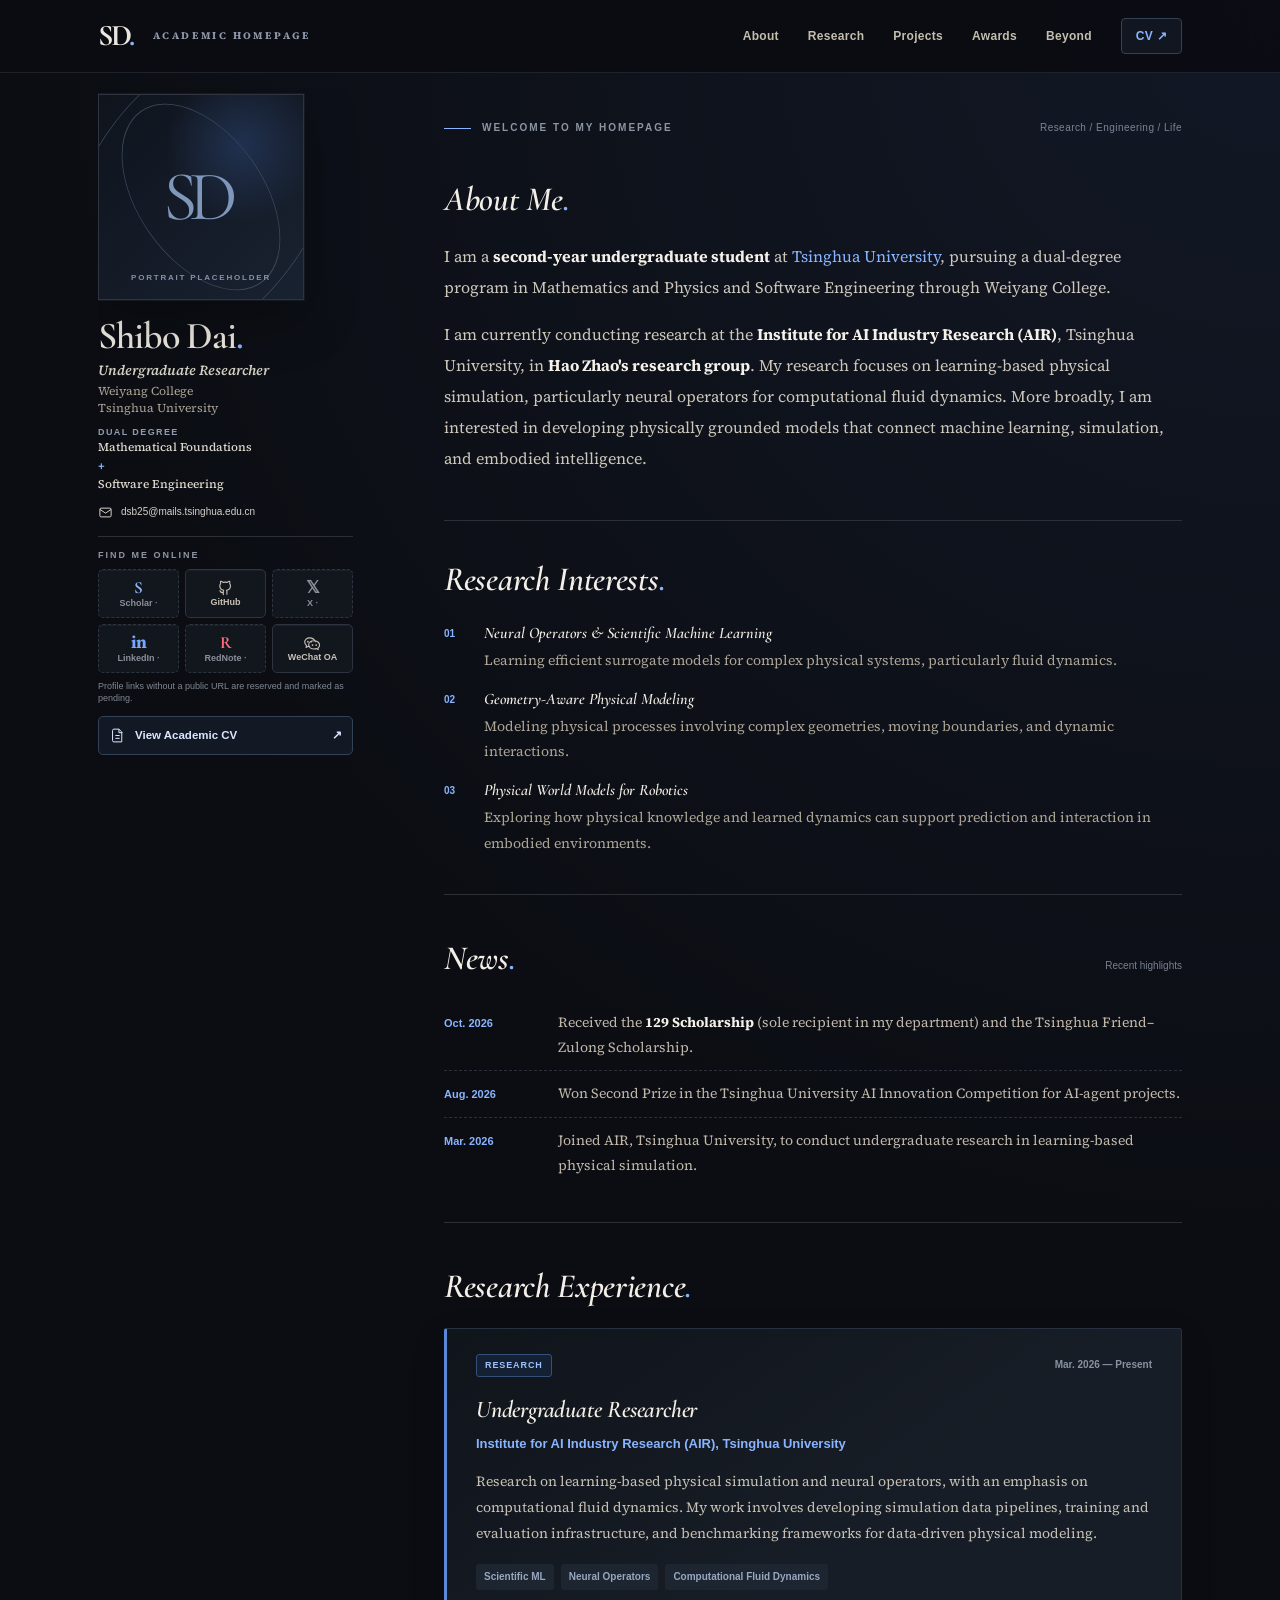
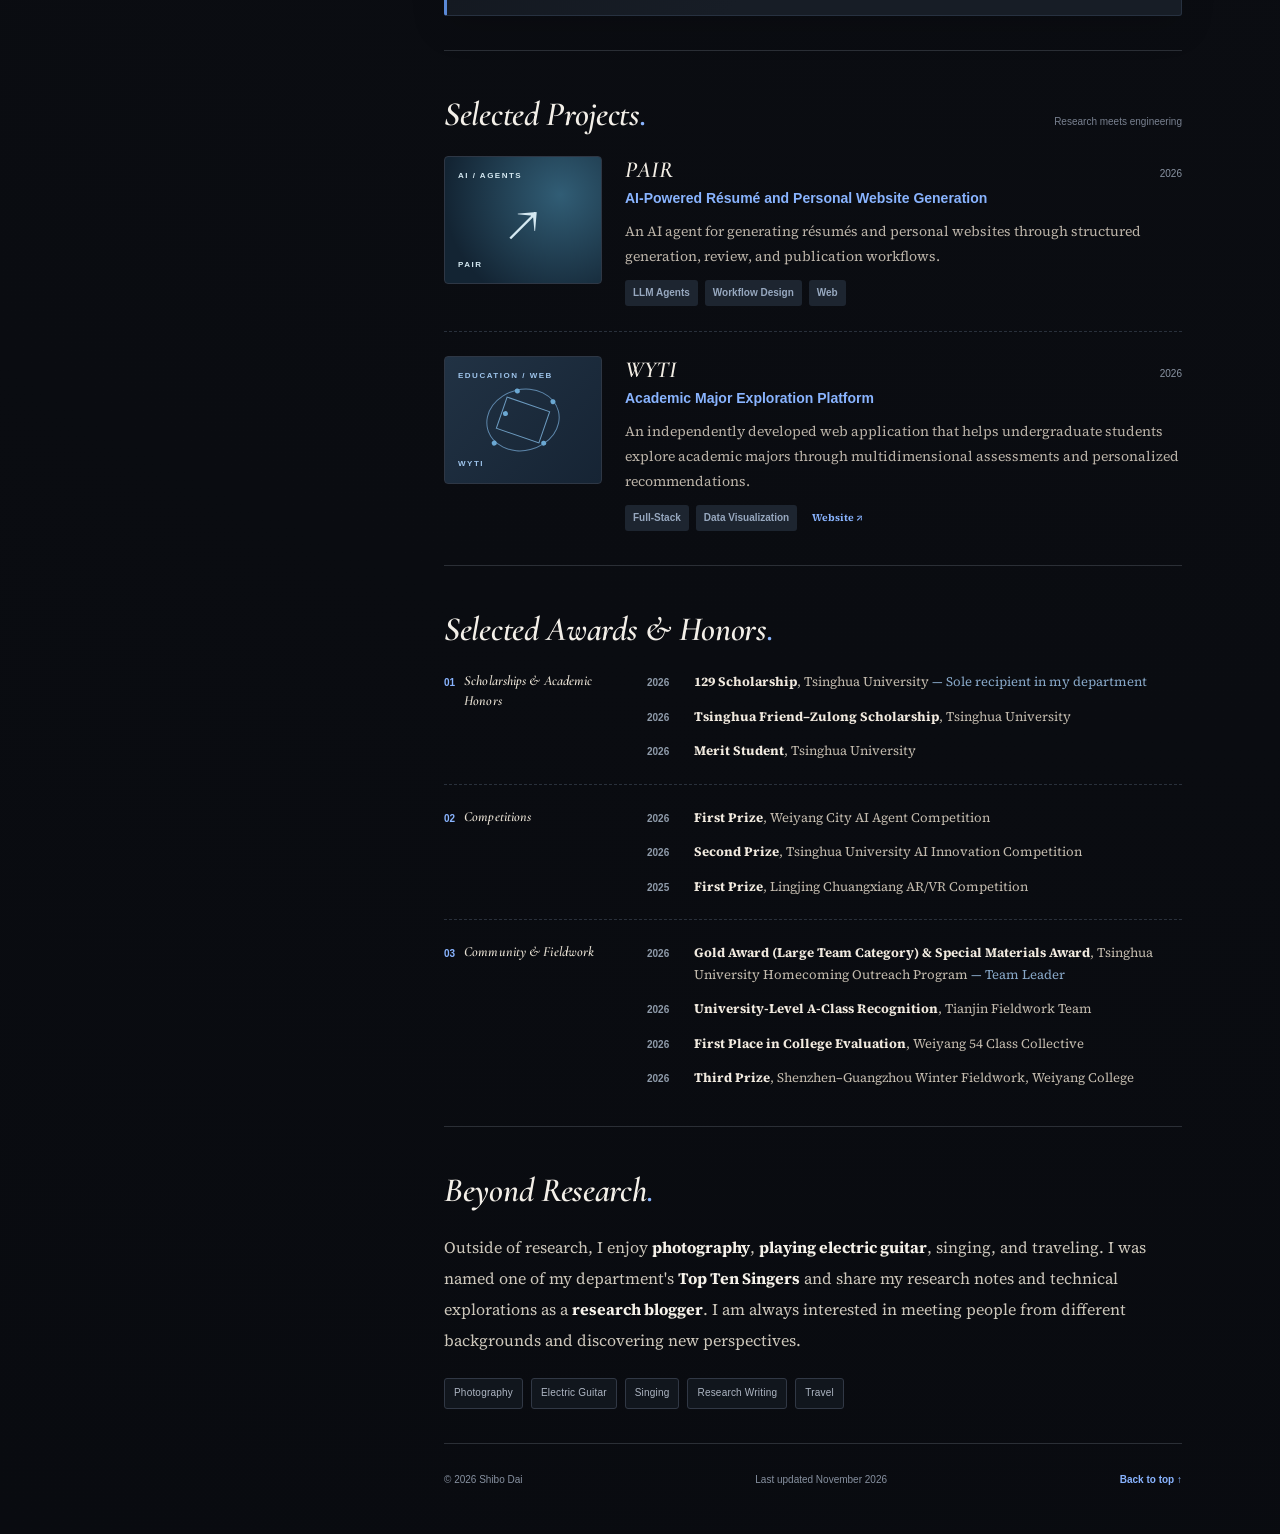
==== index.html @ 7894cebc "init" ====
<!doctype html>
<html lang="en">
<head>
  <meta charset="utf-8">
  <meta name="viewport" content="width=device-width, initial-scale=1">
  <meta name="theme-color" content="#0b0d12">
  <meta name="description" content="Academic homepage of Shibo Dai, undergraduate researcher at Tsinghua University. Research in scientific machine learning, neural operators, and physics-based modeling.">
  <meta property="og:type" content="profile">
  <meta property="og:title" content="Shibo Dai | Academic Homepage">
  <meta property="og:description" content="Undergraduate researcher at Tsinghua University · Physics AI · Neural Operators · Embodied Intelligence">
  <title>Shibo Dai | Academic Homepage</title>
  <link rel="icon" href="assets/favicon.svg" type="image/svg+xml">
  <link rel="stylesheet" href="assets/style.css">
  <script defer src="assets/site.js"></script>
</head>
<body>
  <header class="topbar">
    <div class="topbar-inner">
      <a href="#top" class="logo" aria-label="Shibo Dai, back to top"><span class="logo-monogram">SD<span class="logo-dot">.</span></span><span class="logo-label">ACADEMIC HOMEPAGE</span></a>
      <button class="menu-toggle" type="button" aria-label="Toggle navigation" aria-controls="site-nav" aria-expanded="false"><span></span><span></span><span></span></button>
      <nav class="site-nav" id="site-nav" aria-label="Main navigation">
        <a href="#about">About</a>
        <a href="#research">Research</a>
        <a href="#projects">Projects</a>
        <a href="#awards">Awards</a>
        <a href="#beyond">Beyond</a>
        <a href="cv.html" class="nav-cv">CV <span aria-hidden="true">↗</span></a>
      </nav>
    </div>
  </header>

  <div class="page-shell" id="top">
    <aside class="profile" aria-label="Profile and links">
      <div class="portrait-frame" aria-label="Reserved portrait frame">
        <img class="portrait-image" id="portrait-image" alt="Portrait of Shibo Dai" hidden>
        <div class="portrait-placeholder" id="portrait-placeholder" aria-hidden="true">
          <div class="portrait-orbit orbit-one"></div><div class="portrait-orbit orbit-two"></div>
          <span class="portrait-initials">SD</span>
          <span class="portrait-caption">PORTRAIT PLACEHOLDER</span>
        </div>
      </div>
      <div class="profile-copy">
        <h1>Shibo Dai<span class="name-period">.</span></h1>
        <p class="profile-role">Undergraduate Researcher</p>
        <p class="profile-affiliation">Weiyang College<br>Tsinghua University</p>
        <p class="profile-degree"><span class="degree-caption">DUAL DEGREE</span><span>Mathematical Foundations </span><span></span><span class="degree-plus">+</span> </span><span>Software Engineering</span></p>
        <a class="email-link" href="mailto:dsb25@mails.tsinghua.edu.cn"><svg viewBox="0 0 24 24" aria-hidden="true"><rect x="3" y="5" width="18" height="14" rx="2"></rect><path d="m3 7 9 6 9-6"></path></svg><span>dsb25@mails.tsinghua.edu.cn</span></a>
      </div>

      <div class="profile-divider"></div>
      <p class="sidebar-heading">FIND ME ONLINE</p>
      <div class="social-grid">
        <a class="social-link" data-social="googleScholar" href="#" aria-label="Google Scholar profile" title="Google Scholar"><span class="social-glyph scholar-mark">S</span><span>Scholar</span></a>
        <a class="social-link" data-social="github" href="https://github.com/DaiShiBo369" target="_blank" rel="noopener noreferrer" aria-label="GitHub profile" title="GitHub"><svg viewBox="0 0 24 24" class="social-svg" aria-hidden="true"><path d="M9 19c-4 1.3-4-2-5-2.4m10 5v-3.8c0-1 .1-1.5-.5-2 2.8-.3 5.5-1.4 5.5-6.2 0-1.3-.4-2.3-1.1-3.1.1-.6.5-2.2-.1-3.2 0 0-1.1-.4-3.3 1.5a11.7 11.7 0 0 0-6 0C6.3 2.9 5.2 3.3 5.2 3.3c-.6 1-.2 2.6-.1 3.2A4.4 4.4 0 0 0 4 9.6c0 4.8 2.7 5.9 5.5 6.2-.5.4-.7 1-.6 2V22"/></svg><span>GitHub</span></a>
        <a class="social-link" data-social="x" href="#" aria-label="X profile" title="X"><span class="social-glyph x-mark">𝕏</span><span>X</span></a>
        <a class="social-link" data-social="linkedin" href="#" aria-label="LinkedIn profile" title="LinkedIn"><span class="social-glyph linkedin-mark">in</span><span>LinkedIn</span></a>
        <a class="social-link" data-social="rednote" href="#" aria-label="RedNote (Xiaohongshu) profile" title="RedNote"><span class="social-glyph rednote-mark">R</span><span>RedNote</span></a>
        <button class="social-link" id="wechat-trigger" type="button" title="WeChat Official Account"><svg viewBox="0 0 24 24" class="social-svg" aria-hidden="true"><path d="M16 11c-1.3-3.7-4.4-5.5-8.2-5.5C3.9 5.5 1 8.1 1 11.4c0 1.9 1 3.5 2.5 4.6L3 19l3.1-1.6c.6.1 1.2.2 1.9.2M14.2 9.5c4.2 0 7.8 2.8 7.8 6.1 0 1.7-.9 3.2-2.4 4.3l.4 2.1-2.8-1.4a10 10 0 0 1-3 .5c-4.3 0-7.6-2.7-7.6-6s3.4-5.6 7.6-5.6Z"/><path d="M5.5 10.9h.01M10.1 10.9h.01M12 15.7h.01M17.2 15.7h.01" stroke-linecap="round" stroke-width="2.5"/></svg><span>WeChat OA</span></button>
      </div>
      <p class="social-footnote">Profile links without a public URL are reserved and marked as pending.</p>
      <a href="cv.html" class="sidebar-cv"><svg viewBox="0 0 24 24" aria-hidden="true"><path d="M7 3h7l4 4v14H7a2 2 0 0 1-2-2V5a2 2 0 0 1 2-2Z"/><path d="M14 3v5h5M9 12h6M9 16h6"/></svg>View Academic CV <span aria-hidden="true">↗</span></a>
    </aside>

    <main class="main-content">
      <div class="page-intro"><span class="eyebrow"><span class="eyebrow-line"></span> Welcome to my homepage</span><p class="page-intro-side">Research / Engineering / Life</p></div>
      <section class="content-section first-section" id="about">
        <h2 class="section-title">About Me<span class="title-dot">.</span></h2>
        <p>I am a <strong>second-year undergraduate student</strong> at <a href="https://www.tsinghua.edu.cn/en/" target="_blank" rel="noopener noreferrer">Tsinghua University</a>, pursuing a dual-degree program in Mathematics and Physics and Software Engineering through Weiyang College.</p>
        <p>I am currently conducting research at the <strong>Institute for AI Industry Research (AIR)</strong>, Tsinghua University, in <strong>Hao Zhao's research group</strong>. My research focuses on learning-based physical simulation, particularly neural operators for computational fluid dynamics. More broadly, I am interested in developing physically grounded models that connect machine learning, simulation, and embodied intelligence.</p>
      </section>

      <section class="content-section" id="interests">
        <h2 class="section-title">Research Interests<span class="title-dot">.</span></h2>
        <div class="interest-list">
          <div class="interest-item"><span class="interest-index">01</span><div><h3>Neural Operators &amp; Scientific Machine Learning</h3><p>Learning efficient surrogate models for complex physical systems, particularly fluid dynamics.</p></div></div>
          <div class="interest-item"><span class="interest-index">02</span><div><h3>Geometry-Aware Physical Modeling</h3><p>Modeling physical processes involving complex geometries, moving boundaries, and dynamic interactions.</p></div></div>
          <div class="interest-item"><span class="interest-index">03</span><div><h3>Physical World Models for Robotics</h3><p>Exploring how physical knowledge and learned dynamics can support prediction and interaction in embodied environments.</p></div></div>
        </div>
      </section>

      <section class="content-section" id="news">
        <div class="section-title-row"><h2 class="section-title">News<span class="title-dot">.</span></h2><span class="tiny-hint">Recent highlights</span></div>
        <div class="news-list">
          <div class="news-row"><time datetime="2026-10">Oct. 2026</time><p>Received the <strong>129 Scholarship</strong> (sole recipient in my department) and the Tsinghua Friend–Zulong Scholarship.</p></div>
          <div class="news-row"><time datetime="2026-08">Aug. 2026</time><p>Won Second Prize in the Tsinghua University AI Innovation Competition for AI-agent projects.</p></div>
          <div class="news-row"><time datetime="2026-03">Mar. 2026</time><p>Joined AIR, Tsinghua University, to conduct undergraduate research in learning-based physical simulation.</p></div>
        </div>
      </section>

      <section class="content-section" id="research">
        <h2 class="section-title">Research Experience<span class="title-dot">.</span></h2>
        <article class="experience-card">
          <div class="experience-meta"><span class="role-chip">RESEARCH</span><span>Mar. 2026 — Present</span></div>
          <h3>Undergraduate Researcher</h3>
          <p class="experience-org">Institute for AI Industry Research (AIR), Tsinghua University</p>
          <p>Research on learning-based physical simulation and neural operators, with an emphasis on computational fluid dynamics. My work involves developing simulation data pipelines, training and evaluation infrastructure, and benchmarking frameworks for data-driven physical modeling.</p>
          <div class="tags"><span>Scientific ML</span><span>Neural Operators</span><span>Computational Fluid Dynamics</span></div>
        </article>
      </section>

      <section class="content-section" id="projects">
        <div class="section-title-row"><h2 class="section-title">Selected Projects<span class="title-dot">.</span></h2><span class="tiny-hint">Research meets engineering</span></div>
        <div class="project-list">
          <article class="project-row"><div class="project-art project-art-pair" aria-hidden="true"><span class="project-art-top">AI / AGENTS</span><span class="project-art-symbol">↗</span><span class="project-art-bottom">PAIR</span></div><div class="project-details"><div class="project-heading"><h3>PAIR</h3><span class="project-year">2026</span></div><p class="project-subtitle">AI-Powered Résumé and Personal Website Generation</p><p>An AI agent for generating résumés and personal websites through structured generation, review, and publication workflows.</p><div class="project-tags"><span>LLM Agents</span><span>Workflow Design</span><span>Web</span></div></div></article>
          <article class="project-row"><div class="project-art project-art-wyti" aria-hidden="true"><span class="project-art-top">EDUCATION / WEB</span><div class="wyti-schematic"><i></i><i></i><i></i><i></i><i></i></div><span class="project-art-bottom">WYTI</span></div><div class="project-details"><div class="project-heading"><h3>WYTI</h3><span class="project-year">2026</span></div><p class="project-subtitle">Academic Major Exploration Platform</p><p>An independently developed web application that helps undergraduate students explore academic majors through multidimensional assessments and personalized recommendations.</p><div class="project-tags"><span>Full-Stack</span><span>Data Visualization</span><a href="https://wyti.top/" target="_blank" rel="noopener noreferrer">Website ↗</a></div></div></article>
        </div>
      </section>

      <section class="content-section" id="awards">
        <h2 class="section-title">Selected Awards &amp; Honors<span class="title-dot">.</span></h2>
        <div class="award-group"><div class="award-category"><span class="award-category-index">01</span><h3>Scholarships &amp; Academic Honors</h3></div><div class="award-rows">
          <div class="award-item"><span class="award-year">2026</span><p><strong>129 Scholarship</strong>, Tsinghua University <span class="award-note">— Sole recipient in my department</span></p></div>
          <div class="award-item"><span class="award-year">2026</span><p><strong>Tsinghua Friend–Zulong Scholarship</strong>, Tsinghua University</p></div>
          <div class="award-item"><span class="award-year">2026</span><p><strong>Merit Student</strong>, Tsinghua University</p></div>
        </div></div>
        <div class="award-group"><div class="award-category"><span class="award-category-index">02</span><h3>Competitions</h3></div><div class="award-rows">
          <div class="award-item"><span class="award-year">2026</span><p><strong>First Prize</strong>, Weiyang City AI Agent Competition</p></div>
          <div class="award-item"><span class="award-year">2026</span><p><strong>Second Prize</strong>, Tsinghua University AI Innovation Competition</p></div>
          <div class="award-item"><span class="award-year">2025</span><p><strong>First Prize</strong>, Lingjing Chuangxiang AR/VR Competition</p></div>
        </div></div>
        <div class="award-group"><div class="award-category"><span class="award-category-index">03</span><h3>Community &amp; Fieldwork</h3></div><div class="award-rows">
          <div class="award-item"><span class="award-year">2026</span><p><strong>Gold Award (Large Team Category) &amp; Special Materials Award</strong>, Tsinghua University Homecoming Outreach Program <span class="award-note">— Team Leader</span></p></div>
          <div class="award-item"><span class="award-year">2026</span><p><strong>University-Level A-Class Recognition</strong>, Tianjin Fieldwork Team</p></div>
          <div class="award-item"><span class="award-year">2026</span><p><strong>First Place in College Evaluation</strong>, Weiyang 54 Class Collective</p></div>
          <div class="award-item"><span class="award-year">2026</span><p><strong>Third Prize</strong>, Shenzhen–Guangzhou Winter Fieldwork, Weiyang College</p></div>
        </div></div>
      </section>

      <section class="content-section beyond-section" id="beyond">
        <h2 class="section-title">Beyond Research<span class="title-dot">.</span></h2>
        <p>Outside of research, I enjoy <strong>photography</strong>, <strong>playing electric guitar</strong>, singing, and traveling. I was named one of my department's <strong>Top Ten Singers</strong> and share my research notes and technical explorations as a <strong>research blogger</strong>. I am always interested in meeting people from different backgrounds and discovering new perspectives.</p>
        <div class="beyond-keywords"><span>Photography</span><span>Electric Guitar</span><span>Singing</span><span>Research Writing</span><span>Travel</span></div>
      </section>
      <footer class="footer"><span>© 2026 Shibo Dai</span><span>Last updated November 2026</span><a href="#top">Back to top ↑</a></footer>
    </main>
  </div>

  <dialog id="wechat-dialog" class="wechat-dialog" aria-labelledby="wechat-title"><div class="dialog-header"><h2 id="wechat-title">WeChat Official Account</h2><button type="button" id="wechat-close" class="dialog-close" aria-label="Close dialog">×</button></div><p>Scan the QR code to find my public account.</p><div class="qr-placeholder" id="qr-placeholder"><svg viewBox="0 0 120 120" aria-hidden="true"><path d="M12 46V12h34M74 12h34v34M108 74v34H74M46 108H12V74"/><rect x="23" y="23" width="22" height="22" rx="1"/><rect x="75" y="23" width="22" height="22" rx="1"/><rect x="23" y="75" width="22" height="22" rx="1"/><path d="M62 65h12v12H62zM75 88h11M88 75h11M61 92h11"/></svg><span>QR code to be added</span></div><img id="wechat-qr" class="wechat-qr" alt="QR code for Shibo Dai's WeChat Official Account" hidden><p class="dialog-help">A public QR code has not been provided yet.</p></dialog>
  <div class="toast" id="pending-toast" role="status" aria-live="polite"></div>
</body>
</html>
---- assets/style.css ----
@import url("https://fonts.googleapis.com/css2?family=Cormorant+Garamond:wght@400;500;600;700&family=Source+Serif+4:opsz,wght@8..60,400;8..60,500;8..60,600;8..60,700&display=swap");
:root{--ink:#ebe7df;--ink-light:#d7d1c6;--muted:#a79f93;--line:#2b2f36;--accent:#89b4ff;--accent-hover:#b2cbff;--sidebar:#111318;--paper:#0b0d12;--soft:#141821;--card:#12161d;--card-2:#171c24;--serif:"Cormorant Garamond","Palatino Linotype",Georgia,serif;--bodyserif:"Source Serif 4",Georgia,"Times New Roman",serif;--sans:Inter,-apple-system,BlinkMacSystemFont,"Segoe UI",Roboto,Helvetica,Arial,sans-serif}
*{box-sizing:border-box}html{scroll-behavior:smooth;scroll-padding-top:90px;background:var(--paper)}body{margin:0;color:var(--ink);font-family:var(--bodyserif);font-size:15px;line-height:1.85;background:radial-gradient(circle at top right,#121826 0%,#0b0d12 38%,#090b10 100%);-webkit-font-smoothing:antialiased}a{color:var(--accent);text-decoration:none}a:hover{color:var(--accent-hover)}a:focus-visible,button:focus-visible{outline:2px solid var(--accent);outline-offset:4px}button{font:inherit}::selection{background:#23314b;color:#fff}
.topbar{height:73px;position:sticky;top:0;z-index:20;background:#0b0d12ea;backdrop-filter:blur(16px);border-bottom:1px solid #1d222b}.topbar-inner{max-width:1160px;margin:0 auto;padding:0 38px;height:100%;display:flex;align-items:center;justify-content:space-between;gap:30px}.logo{display:flex;align-items:center;gap:20px;color:var(--ink)}.logo-monogram{font-family:var(--serif);font-size:30px;font-weight:700;line-height:1;letter-spacing:-2px}.logo-dot,.name-period,.title-dot{color:var(--accent)}.logo-label{font-size:10px;letter-spacing:2.4px;font-weight:700;color:#8e98aa}.site-nav{display:flex;align-items:center;gap:29px}.site-nav a{font-size:12px;font-weight:600;color:#c4beaf;font-family:var(--sans);letter-spacing:.3px}.site-nav a:hover{color:var(--accent)}.site-nav .nav-cv{font-size:12px;color:var(--accent);border:1px solid #334155;padding:6px 14px;border-radius:4px;background:#111621}.site-nav .nav-cv:hover{border-color:var(--accent);background:#151d2b}.menu-toggle{display:none}
.page-shell{max-width:1160px;padding:0 38px;margin:0 auto;display:grid;grid-template-columns:263px minmax(0,1fr);column-gap:83px;align-items:start}.profile{position:sticky;top:102px;padding:49px 0 55px}.portrait-frame{width:100%;aspect-ratio:1/.99;background:#121722;border:1px solid #2f3540;outline:1px solid #151920;box-shadow:0 18px 50px #0000004a;overflow:hidden;position:relative}.portrait-image{width:100%;height:100%;object-fit:cover;display:block}.portrait-image[hidden]{display:none}.portrait-placeholder{position:absolute;inset:0;display:flex;align-items:center;justify-content:center;background:radial-gradient(circle at 70% 25%,#20314f,transparent 36%),linear-gradient(135deg,#0f141d,#192231);overflow:hidden}.portrait-initials{font-family:var(--serif);font-size:84px;letter-spacing:-8px;color:#8097bc;position:relative;z-index:2;transform:translateX(-5px)}.portrait-orbit{position:absolute;border:1px solid #3e4a5d;border-radius:50%;width:210px;height:210px;transform:rotate(-35deg) scaleX(.6)}.orbit-two{width:350px;height:350px;transform:rotate(35deg) scaleX(.65)}.portrait-caption{position:absolute;bottom:13px;left:0;right:0;text-align:center;font-size:8px;letter-spacing:1.8px;color:#8092ab;font-weight:700;font-family:var(--sans)}.profile-copy h1{font-family:var(--serif);font-size:40px;font-weight:600;line-height:1.02;letter-spacing:-1.1px;margin:29px 0 10px}.profile-role{color:#d5d0c4;font-size:15px;font-weight:600;margin:0 0 12px;font-style:italic}.profile-affiliation{margin:0;color:#aaa293;font-size:13px;line-height:1.75}.email-link{margin-top:21px;font-size:11px;display:flex;align-items:center;gap:8px;white-space:nowrap;font-weight:500;color:#d6d2ca;font-family:var(--sans)}.email-link svg{flex:0 0 15px;width:15px;fill:none;stroke:currentColor;stroke-width:1.6}.profile-divider{height:1px;background:var(--line);margin:28px 0 19px}.sidebar-heading{font-size:10px;letter-spacing:2px;color:#8d95a4;font-weight:800;margin:0 0 14px;font-family:var(--sans)}.social-grid{display:grid;grid-template-columns:repeat(3,minmax(0,1fr));gap:8px}.social-link{border:1px solid #2d3440;background:#12161d;min-height:62px;border-radius:5px;display:flex;flex-direction:column;align-items:center;justify-content:center;gap:4px;color:#c8c1b5;cursor:pointer;transition:background .2s,border-color .2s,transform .2s;padding:5px 1px;text-align:center;box-shadow:inset 0 1px 0 #1c2129}.social-link:hover{background:#171d27;border-color:#4c6ea9;color:var(--accent);transform:translateY(-2px)}.social-link span:last-child{font-size:10px;font-weight:650;font-family:var(--sans)}.social-link.pending{border-style:dashed;color:#8b8f99}.social-link.pending span:last-child:after{content:' ·';color:#747b87}.social-glyph{display:block;height:22px;line-height:22px;font-size:19px;font-weight:700}.scholar-mark{font-family:var(--serif);color:#8eb7ff}.x-mark{font-family:Arial,sans-serif;font-size:18px}.linkedin-mark{font-size:14px;letter-spacing:-.5px;color:#78a8ff}.rednote-mark{font-family:var(--serif);font-size:18px;color:#ff6b7a}.social-svg{width:20px;height:20px;fill:none;stroke:currentColor;stroke-linecap:round;stroke-linejoin:round;stroke-width:1.6}.social-footnote{font-size:10px;color:#7f8895;line-height:1.65;margin:12px 0 0;font-family:var(--sans)}.sidebar-cv{display:flex;align-items:center;gap:9px;border:1px solid #324357;background:#121925;border-radius:5px;padding:12px 13px;margin-top:20px;font-size:12px;font-weight:650;color:#dce7ff;font-family:var(--sans)}.sidebar-cv:hover{background:#172030;border-color:#4a6d98}.sidebar-cv svg{width:17px;height:17px;fill:none;stroke:currentColor;stroke-width:1.4}.sidebar-cv span{margin-left:auto}
.main-content{padding-top:46px;min-width:0}.page-intro{display:flex;justify-content:space-between;align-items:center;gap:16px;margin:0 0 42px}.eyebrow{font-size:10px;font-weight:750;letter-spacing:2px;color:#8d95a3;text-transform:uppercase;display:flex;align-items:center;gap:11px;font-family:var(--sans)}.eyebrow-line{display:block;height:1px;width:27px;background:var(--accent)}.page-intro-side{color:#7b8595;font-size:10px;letter-spacing:.45px;margin:0;font-family:var(--sans)}.content-section{padding-bottom:34px;margin-bottom:44px;border-bottom:1px solid var(--line);scroll-margin-top:99px}.first-section{padding-bottom:30px;margin-bottom:39px}.section-title{font-family:var(--serif);letter-spacing:-.3px;font-weight:600;font-size:34px;line-height:1.15;margin:0 0 22px;color:#f3efe8;font-style:italic}.content-section>p{font-size:16px;line-height:1.94;color:#cdc7bb;margin:0 0 16px}.content-section strong{color:#f5f1e9;font-weight:690}.section-title-row{display:flex;align-items:baseline;justify-content:space-between;gap:14px}.tiny-hint{font-size:10px;color:#798190;white-space:nowrap;font-family:var(--sans)}.interest-list{display:grid;gap:14px;margin-bottom:4px}.interest-item{display:grid;grid-template-columns:28px 1fr;gap:12px;align-items:start}.interest-index{font-size:10px;font-weight:750;color:var(--accent);padding-top:4px;font-family:var(--sans)}.interest-item h3{margin:0 0 3px;font-size:16px;font-weight:600;line-height:1.5;font-family:var(--serif);font-style:italic;color:#f0ece3}.interest-item p{font-size:14px;color:#ada596;line-height:1.8;margin:0}.news-list{display:grid;gap:0}.news-row{display:grid;grid-template-columns:104px 1fr;gap:10px;align-items:baseline;border-bottom:1px dashed #29303b;padding:10px 0}.news-row:last-child{border:0}.news-row time{font-size:11px;color:var(--accent);font-weight:680;white-space:nowrap;font-family:var(--sans)}.news-row p{font-size:14px;line-height:1.8;color:#c1b8ab;margin:0}
.experience-card{padding:25px 29px;background:linear-gradient(145deg,#10141b,#171d26 60%);border:1px solid #273140;border-left:3px solid #5a89d7;border-radius:3px;box-shadow:0 12px 35px #00000024}.experience-meta{display:flex;gap:12px;align-items:center;justify-content:space-between;color:#8892a0;font-size:10px;font-weight:650;font-family:var(--sans)}.role-chip{display:inline-flex;border:1px solid #355076;background:#142033;padding:2px 8px;color:#9ec2ff;border-radius:3px;font-size:9px;letter-spacing:.9px;font-weight:750}.experience-card h3{font-size:24px;margin:11px 0 0;letter-spacing:-.2px;font-family:var(--serif);font-style:italic;font-weight:600;color:#f3efe7}.experience-org{font-size:13px!important;color:var(--accent)!important;margin:0 0 13px!important;font-weight:580;font-family:var(--sans)}.experience-card>p:not(.experience-org){font-size:14px;line-height:1.85;color:#c7c0b4;margin:0}.tags,.project-tags{display:flex;gap:7px;flex-wrap:wrap;margin-top:17px}.tags span,.project-tags span{background:#1d2530;color:#97a8bf;font-size:10px;padding:4px 8px;border-radius:3px;font-weight:580;font-family:var(--sans)}
.project-list{display:grid;gap:24px}.project-row{display:grid;grid-template-columns:158px 1fr;gap:23px;padding:0 0 25px;border-bottom:1px dashed #29303b}.project-row:last-child{border-bottom:0;padding-bottom:0}.project-art{height:128px;border:1px solid #2e3745;border-radius:4px;position:relative;overflow:hidden;display:flex;align-items:center;justify-content:center}.project-art-pair{background:radial-gradient(circle at 74% 30%,#315d75,#132433 80%);color:#d4e8f1}.project-art-wyti{background:linear-gradient(135deg,#213244,#162434);color:#9ec4eb}.project-art-top,.project-art-bottom{position:absolute;left:13px;font-size:8px;letter-spacing:1.5px;font-weight:760;font-family:var(--sans)}.project-art-top{top:12px}.project-art-bottom{bottom:11px}.project-art-symbol{font-size:63px;font-family:var(--serif);font-weight:400;line-height:1}.wyti-schematic{position:relative;height:62px;width:74px;border:1px solid #5d86aa;border-radius:50%;transform:rotate(-14deg)}.wyti-schematic:after{content:'';position:absolute;inset:13px;border:1px solid #6c9bc0;transform:rotate(33deg)}.wyti-schematic i{height:5px;width:5px;border-radius:50%;background:#6ba8d3;position:absolute;z-index:2}.wyti-schematic i:nth-child(1){top:-2px;left:35px}.wyti-schematic i:nth-child(2){top:17px;right:0}.wyti-schematic i:nth-child(3){bottom:0;right:19px}.wyti-schematic i:nth-child(4){bottom:12px;left:0}.wyti-schematic i:nth-child(5){top:17px;left:18px}.project-heading{display:flex;align-items:baseline;justify-content:space-between}.project-heading h3{font-size:23px;margin:0;line-height:1.25;font-family:var(--serif);font-weight:600;font-style:italic;color:#f1ece3}.project-year{font-size:10px;color:#8a94a3;font-family:var(--sans)}.project-subtitle{color:var(--accent)!important;font-weight:620;margin:1px 0 8px!important;font-family:var(--sans)}.project-details p{font-size:14px;color:#bbb3a8;line-height:1.8;margin:0}.project-tags{margin-top:10px}.project-tags a{font-size:10px;font-weight:670;padding:4px 8px}
.award-group{display:grid;grid-template-columns:178px minmax(0,1fr);gap:25px;padding:0 0 22px;margin-bottom:22px;border-bottom:1px dashed #29303b}.award-group:last-child{padding-bottom:0;border:0;margin-bottom:3px}.award-category{display:flex;align-items:flex-start;gap:9px}.award-category-index{font-size:10px;color:var(--accent);font-weight:750;padding-top:3px;font-family:var(--sans)}.award-category h3{font-size:14px;line-height:1.4;letter-spacing:.1px;color:#e6dfd2;margin:0;font-weight:600;font-family:var(--serif);font-style:italic}.award-rows{display:grid;gap:13px}.award-item{display:grid;grid-template-columns:36px 1fr;gap:11px;align-items:baseline}.award-year{font-size:10px;color:#8f9baa;font-weight:650;font-family:var(--sans)}.award-item p{font-size:13px;color:#c2baad;margin:0;line-height:1.65}.award-item strong{font-weight:690;color:#f1eadf}.award-note{color:#88a8c8}.beyond-section p{line-height:1.95}.beyond-keywords{display:flex;flex-wrap:wrap;gap:8px;margin-top:22px}.beyond-keywords span{font-size:10px;letter-spacing:.2px;color:#aeb6c3;border:1px solid #313845;padding:5px 9px;border-radius:3px;background:#11161d;font-family:var(--sans)}.footer{display:flex;gap:14px;justify-content:space-between;align-items:center;flex-wrap:wrap;margin-top:-17px;padding:0 0 45px;font-size:10px;color:#8791a0;font-family:var(--sans)}.footer a{font-weight:600}
.wechat-dialog{width:min(415px,calc(100vw - 30px));border:1px solid #293241;border-radius:8px;box-shadow:0 22px 80px #00000065;padding:25px;color:var(--ink);background:#0f141b}.wechat-dialog::backdrop{background:#081018aa}.dialog-header{display:flex;align-items:center;justify-content:space-between;gap:15px}.dialog-header h2{font-family:var(--serif);font-size:28px;margin:0;font-style:italic;font-weight:600}.dialog-close{border:0;background:#1a212b;color:#edf0f5;border-radius:50%;width:28px;height:28px;font-size:21px;line-height:1;cursor:pointer}.wechat-dialog p{font-size:13px;color:#bcb4a9}.qr-placeholder{height:250px;width:250px;max-width:100%;background:#11161d;border:1px dashed #415064;display:flex;flex-direction:column;align-items:center;justify-content:center;gap:9px;margin:15px auto;color:#8fa3b4;font-size:11px}.qr-placeholder svg{width:115px;height:115px;stroke:#7e90a8;fill:none;stroke-width:4}.wechat-qr{display:block;width:250px;height:250px;object-fit:contain;margin:15px auto}.wechat-qr[hidden]{display:none}.toast{position:fixed;bottom:24px;left:50%;transform:translate(-50%,20px);max-width:calc(100vw - 35px);background:#1c2430;color:#fff;border-radius:5px;padding:11px 18px;box-shadow:0 12px 35px #0000004d;font-size:12px;opacity:0;pointer-events:none;transition:opacity .2s,transform .2s;z-index:90;text-align:center;font-family:var(--sans)}.toast.show{opacity:1;transform:translate(-50%,0)}
@media(max-width:1000px){.page-shell{column-gap:49px;grid-template-columns:245px minmax(0,1fr)}.topbar-inner,.page-shell{padding-inline:30px}.site-nav{gap:17px}.award-group{grid-template-columns:146px minmax(0,1fr);gap:13px}}
@media(max-width:780px){.topbar{height:65px}.topbar-inner{padding-inline:21px}.menu-toggle{display:flex;border:1px solid #2e3642;border-radius:4px;background:#12161d;width:38px;height:36px;align-items:center;justify-content:center;flex-direction:column;gap:5px;cursor:pointer}.menu-toggle span{display:block;width:17px;height:1.5px;background:#c7c0b4}.site-nav{position:absolute;top:64px;left:0;right:0;display:none;flex-wrap:wrap;gap:3px 16px;align-items:center;background:#0f141b;border-bottom:1px solid var(--line);padding:16px 22px;box-shadow:0 9px 25px #00000026}.site-nav.open{display:flex}.site-nav a{padding:7px}.site-nav .nav-cv{margin:4px}.page-shell{display:block;padding:0 21px;max-width:650px}.profile{position:static;padding:30px 0 28px;display:grid;grid-template-columns:146px minmax(0,1fr);column-gap:21px;row-gap:0;align-items:start;border-bottom:1px solid var(--line)}.portrait-frame{grid-column:1;grid-row:1/4}.portrait-initials{font-size:48px;letter-spacing:-5px}.portrait-caption{font-size:6px;letter-spacing:.6px}.profile-copy{grid-column:2;grid-row:1}.profile-copy h1{font-size:32px;margin:4px 0 5px}.profile-role{font-size:13px;margin-bottom:7px}.profile-affiliation{font-size:12px}.email-link{font-size:10px;margin-top:12px;white-space:normal;overflow-wrap:anywhere}.profile-divider,.sidebar-heading,.social-footnote{display:none}.social-grid{grid-column:1/3;grid-row:4;display:grid;grid-template-columns:repeat(6,minmax(0,1fr));gap:7px;margin-top:22px}.social-link{min-height:51px}.social-link span:last-child{font-size:9px}.sidebar-cv{grid-column:1/3;grid-row:5;margin-top:11px;justify-content:center;padding:10px}.sidebar-cv span{margin-left:0}.main-content{padding-top:32px}.page-intro{margin-bottom:30px}.content-section{margin-bottom:35px;padding-bottom:32px}.award-group{grid-template-columns:1fr;gap:10px}.award-category h3{font-size:16px}}
@media(max-width:480px){.logo-label{display:none}.profile{grid-template-columns:118px minmax(0,1fr);column-gap:15px}.profile-copy h1{font-size:30px}.profile-affiliation{font-size:11px}.email-link{font-size:10px}.social-grid{grid-template-columns:repeat(3,minmax(0,1fr))}.social-link{min-height:55px}.portrait-caption{bottom:10px;font-size:5px}.page-intro-side{display:none}.section-title{font-size:30px}.project-row{grid-template-columns:98px minmax(0,1fr);gap:14px}.project-art{height:105px}.project-art-top{font-size:7px;left:8px;top:7px;letter-spacing:.7px}.project-art-bottom{left:8px}.project-art-symbol{font-size:50px}.project-details p{font-size:12.5px}.news-row{grid-template-columns:78px 1fr}.news-row time{font-size:10px}.experience-card{padding:18px}.award-item{grid-template-columns:34px minmax(0,1fr);gap:10px}.footer{padding-bottom:30px}}
@media(prefers-reduced-motion:reduce){html{scroll-behavior:auto}*{transition-duration:0s!important;animation-duration:0s!important}}
@media print{.topbar,.social-footnote,.toast,.wechat-dialog,.footer a,.sidebar-cv{display:none!important}html,body{font-size:12px;background:white;color:#111}.page-shell{grid-template-columns:180px 1fr;gap:35px}.profile{position:static;top:auto}.main-content{padding-top:30px}.content-section{break-inside:avoid;margin-bottom:20px;padding-bottom:15px;border-bottom:1px solid #ddd}.section-title{font-size:22px;color:#111}.page-intro{margin-bottom:25px}.portrait-frame{max-width:175px;background:#f2f2f2;border:1px solid #ddd}.content-section>p,.project-details p,.experience-card>p:not(.experience-org),.award-item p,.news-row p,.interest-item p,.beyond-section p{color:#222!important}.social-link{border:1px solid #ddd;background:#fff;color:#222}.experience-card{background:#fff;border:1px solid #ddd}.award-group,.project-row,.news-row{border-bottom:1px dashed #ddd}.page-intro,.site-nav,.logo-label,.menu-toggle{display:none!important}}
.portrait-placeholder[hidden],.qr-placeholder[hidden]{display:none}

/* v3: true viewport-fixed academic sidebar on desktop; compact profile typography. */
.profile-degree{display:flex;flex-direction:column;gap:3px;margin:12px 0 0;color:#ded8cd;font-size:12px;line-height:1.4;font-weight:500}
.degree-caption{font-family:var(--sans);letter-spacing:1.4px;font-size:9px;font-weight:700;color:#8f9db0}
.degree-plus{color:var(--accent);font-weight:700}
@media (min-width:781px){
  .page-shell{position:relative}
  .profile{position:fixed;z-index:4;top:87px;left:max(38px,calc((100vw - 1160px)/2 + 38px));width:263px;height:calc(100vh - 95px);height:calc(100dvh - 95px);padding:7px 8px 14px 0;overflow-x:hidden;overflow-y:auto;overscroll-behavior:contain;scrollbar-width:thin;scrollbar-color:#39455a transparent}
  .profile::-webkit-scrollbar{width:4px}.profile::-webkit-scrollbar-thumb{background:#39455a;border-radius:4px}
  .main-content{grid-column:2}
  .portrait-frame{width:206px;max-width:100%;aspect-ratio:1/1}
  .portrait-initials{font-size:70px}
  .profile-copy h1{font-size:38px;margin:17px 0 5px;line-height:1.02}
  .profile-role{margin-bottom:4px;font-size:14px;line-height:1.3}
  .profile-affiliation{font-size:12px;line-height:1.4}
  .profile-degree{margin-top:9px;font-size:11.7px;line-height:1.34;gap:2px}
  .email-link{margin-top:12px;font-size:10px;line-height:1.4}
  .profile-divider{margin:16px 0 12px}
  .sidebar-heading{margin-bottom:8px;font-size:9px;line-height:1.35}
  .social-grid{gap:6px}
  .social-link{min-height:49px;gap:1px;padding:4px 1px}
  .social-glyph{height:19px;line-height:19px;font-size:17px}
  .social-svg{width:17px;height:17px}
  .social-link span:last-child{font-size:9px;line-height:1.2}
  .social-footnote{margin:7px 0 0;line-height:1.4;font-size:9px}
  .sidebar-cv{margin-top:11px;padding:8px 10px;font-size:11.5px}
}
@media (min-width:781px) and (max-width:1000px){
  .profile{left:30px;width:245px}
  .portrait-frame{width:192px}
}
@media (max-width:780px){
  .profile-degree{margin-top:10px;font-size:11px;gap:2px}
  .degree-caption{font-size:8px;letter-spacing:1px}
}
@media (max-width:480px){
  .profile-degree{font-size:10.5px;line-height:1.32}
}
@media print and (min-width:781px){
  .profile{position:static;left:auto;top:auto;width:auto;height:auto;overflow:visible;padding:12px 0 18px}
  .main-content{grid-column:2}
}
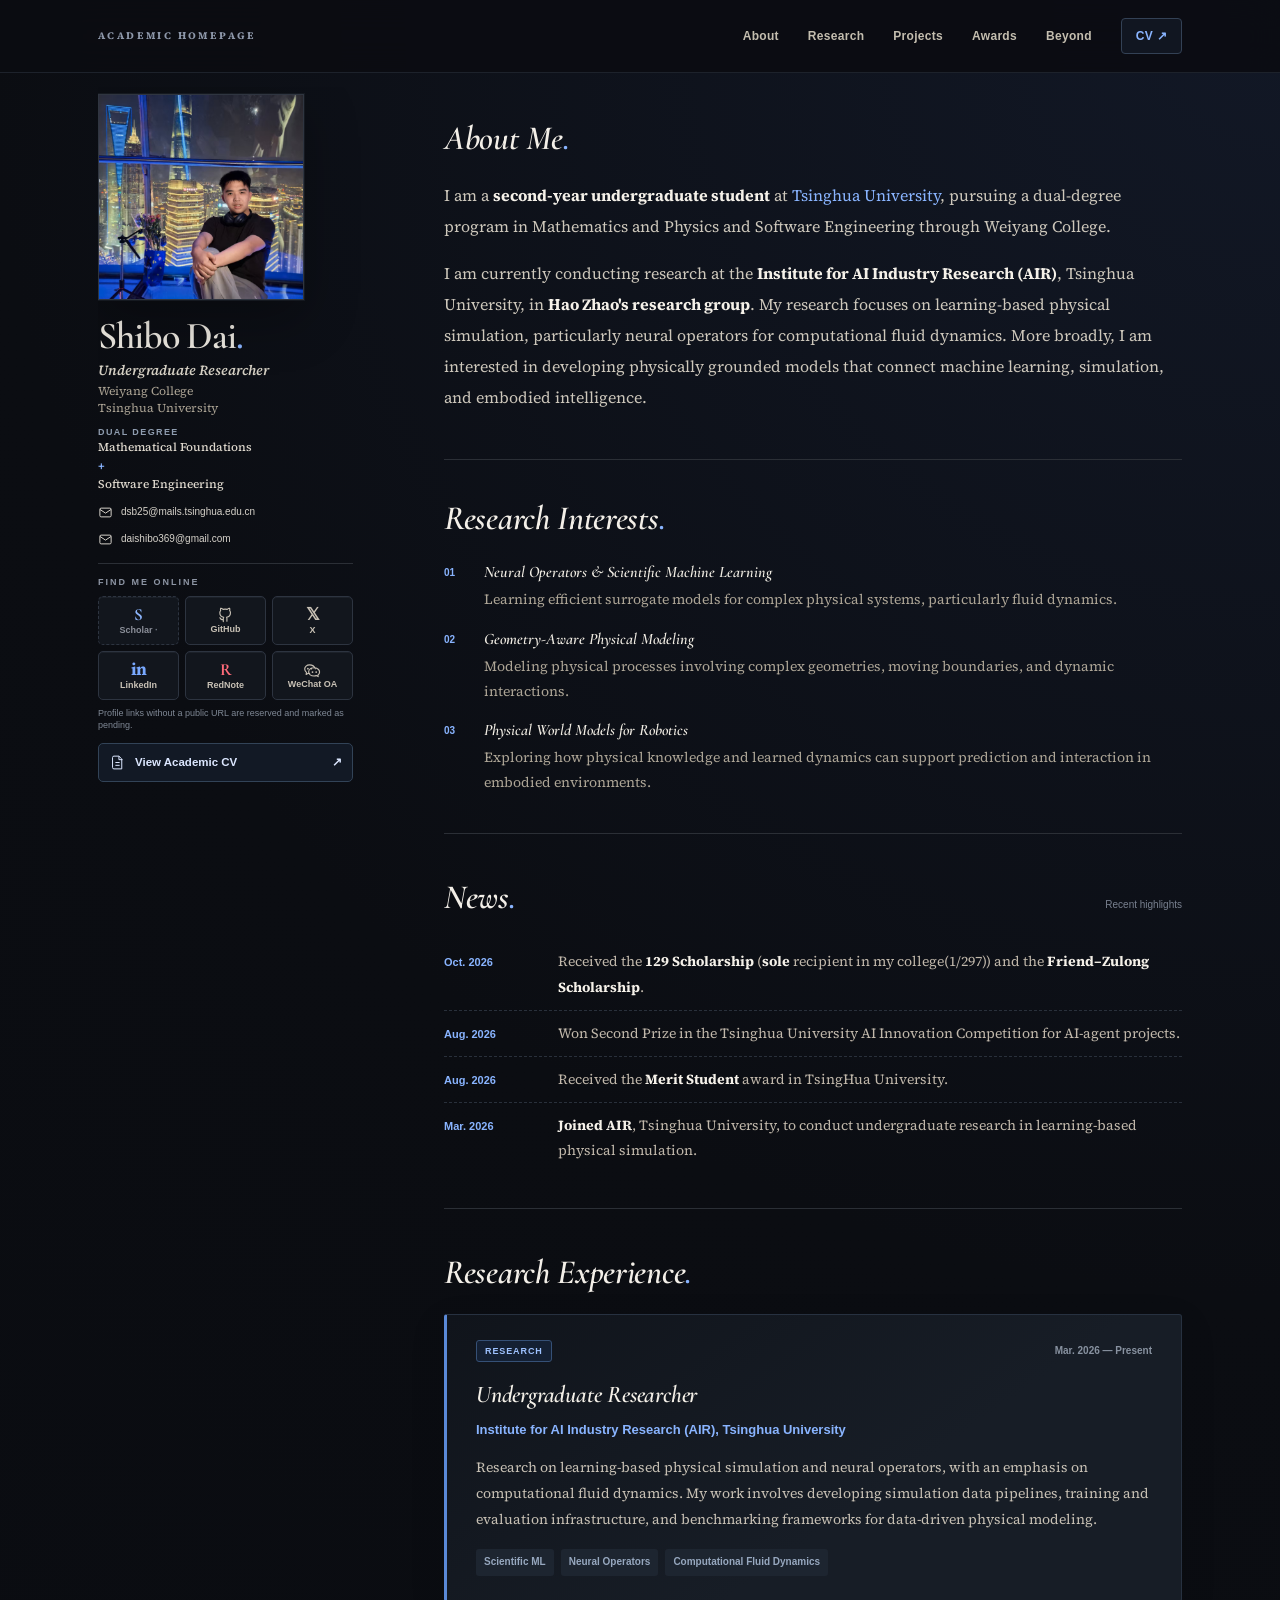
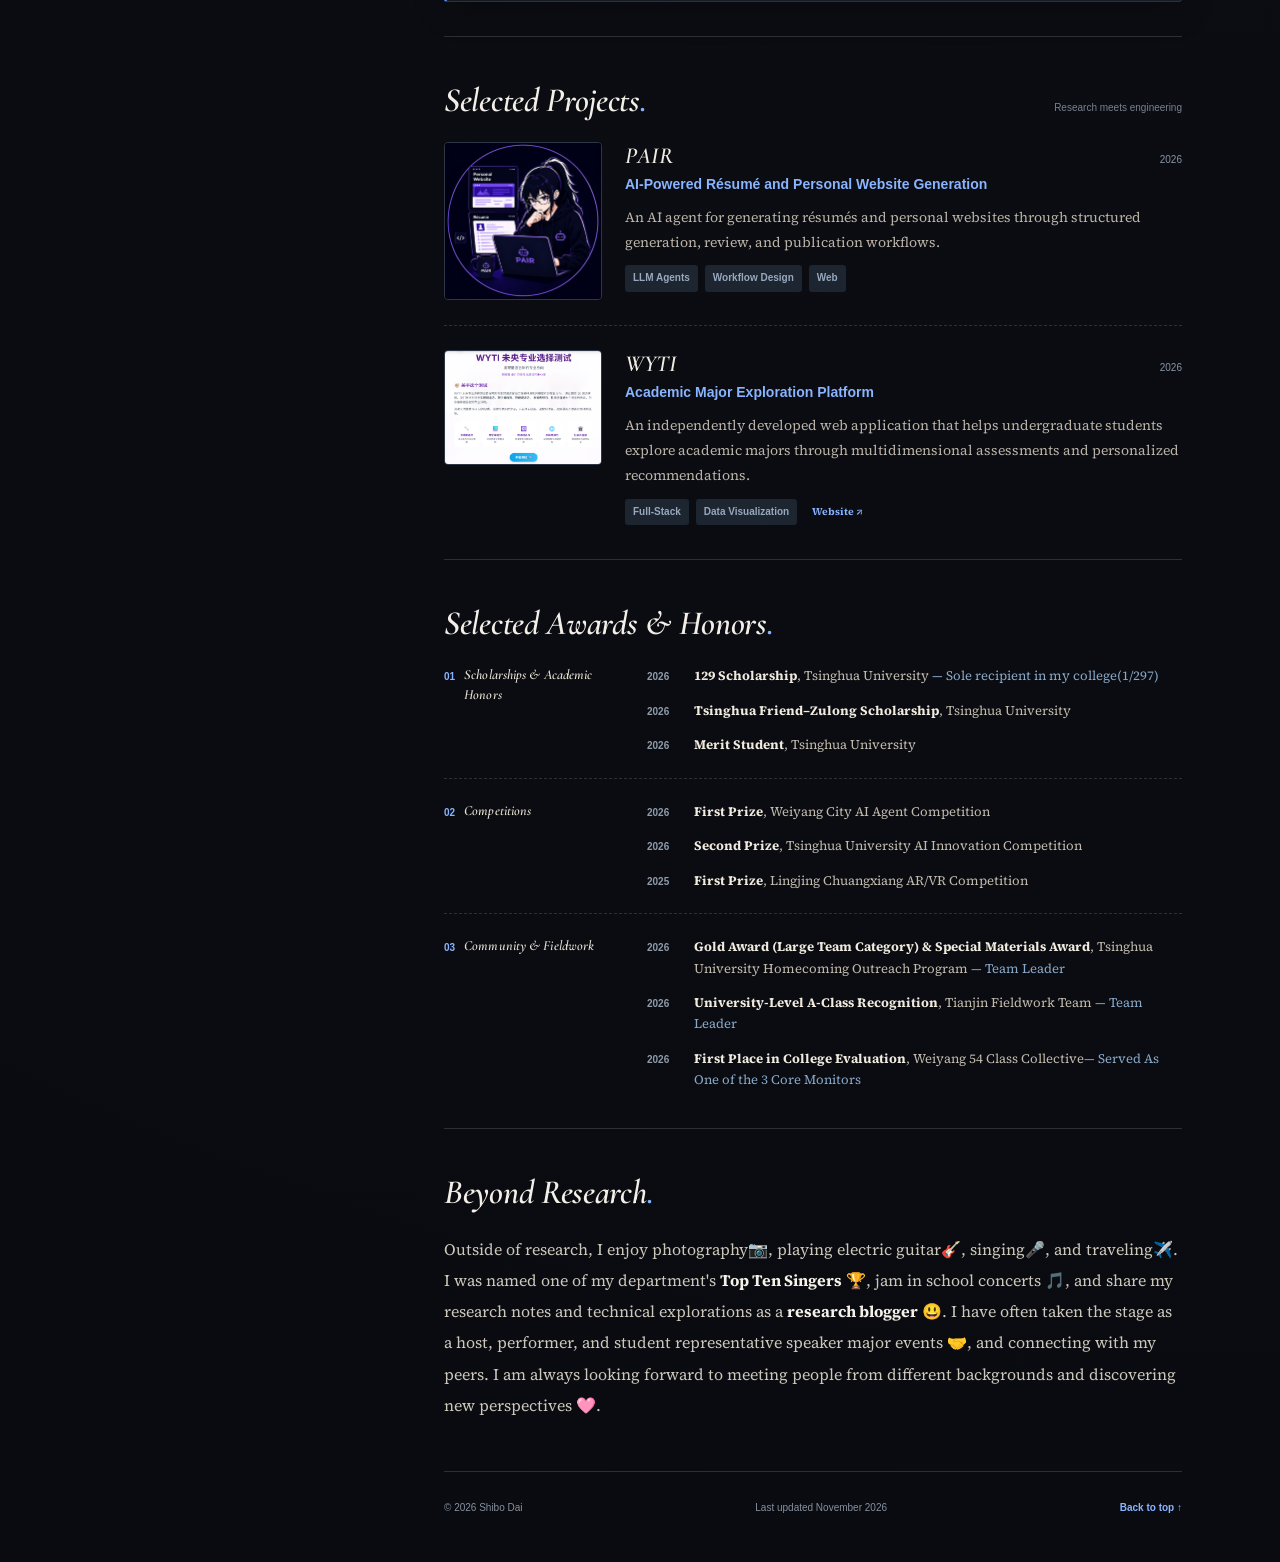
==== commit 36924bc8: "polish" ====
--- a/index.html
+++ b/index.html
@@ -1,7 +1,6 @@
-<!doctype html>
-<html lang="en">
-<head>
-  <meta charset="utf-8">
+<!DOCTYPE html>
+<html lang="en"><head><meta http-equiv="Content-Type" content="text/html; charset=UTF-8">
+  
   <meta name="viewport" content="width=device-width, initial-scale=1">
   <meta name="theme-color" content="#0b0d12">
   <meta name="description" content="Academic homepage of Shibo Dai, undergraduate researcher at Tsinghua University. Research in scientific machine learning, neural operators, and physics-based modeling.">
@@ -9,14 +8,14 @@
   <meta property="og:title" content="Shibo Dai | Academic Homepage">
   <meta property="og:description" content="Undergraduate researcher at Tsinghua University · Physics AI · Neural Operators · Embodied Intelligence">
   <title>Shibo Dai | Academic Homepage</title>
-  <link rel="icon" href="assets/favicon.svg" type="image/svg+xml">
-  <link rel="stylesheet" href="assets/style.css">
-  <script defer src="assets/site.js"></script>
+  <link rel="icon" href="img/D.png" type="image/png">
+  <link rel="stylesheet" href="./index_files/style.css">
+  <script defer="" src="./index_files/site.js"></script>
 </head>
 <body>
   <header class="topbar">
     <div class="topbar-inner">
-      <a href="#top" class="logo" aria-label="Shibo Dai, back to top"><span class="logo-monogram">SD<span class="logo-dot">.</span></span><span class="logo-label">ACADEMIC HOMEPAGE</span></a>
+      <a href="#top" class="logo" aria-label="Shibo Dai, back to top"><span class="logo-label">ACADEMIC HOMEPAGE</span></a>
       <button class="menu-toggle" type="button" aria-label="Toggle navigation" aria-controls="site-nav" aria-expanded="false"><span></span><span></span><span></span></button>
       <nav class="site-nav" id="site-nav" aria-label="Main navigation">
         <a href="#about">About</a>
@@ -32,37 +31,37 @@
   <div class="page-shell" id="top">
     <aside class="profile" aria-label="Profile and links">
       <div class="portrait-frame" aria-label="Reserved portrait frame">
-        <img class="portrait-image" id="portrait-image" alt="Portrait of Shibo Dai" hidden>
-        <div class="portrait-placeholder" id="portrait-placeholder" aria-hidden="true">
+        <img class="portrait-image" id="portrait-image" src="./index_files/avatar.jpg" alt="Portrait of Shibo Dai">
+        <!-- <div class="portrait-placeholder" id="portrait-placeholder" aria-hidden="true">
           <div class="portrait-orbit orbit-one"></div><div class="portrait-orbit orbit-two"></div>
           <span class="portrait-initials">SD</span>
           <span class="portrait-caption">PORTRAIT PLACEHOLDER</span>
-        </div>
+        </div> -->
       </div>
       <div class="profile-copy">
         <h1>Shibo Dai<span class="name-period">.</span></h1>
         <p class="profile-role">Undergraduate Researcher</p>
         <p class="profile-affiliation">Weiyang College<br>Tsinghua University</p>
-        <p class="profile-degree"><span class="degree-caption">DUAL DEGREE</span><span>Mathematical Foundations </span><span></span><span class="degree-plus">+</span> </span><span>Software Engineering</span></p>
+        <p class="profile-degree"><span class="degree-caption">DUAL DEGREE</span><span>Mathematical Foundations </span><span></span><span class="degree-plus">+</span> <span>Software Engineering</span></p>
         <a class="email-link" href="mailto:dsb25@mails.tsinghua.edu.cn"><svg viewBox="0 0 24 24" aria-hidden="true"><rect x="3" y="5" width="18" height="14" rx="2"></rect><path d="m3 7 9 6 9-6"></path></svg><span>dsb25@mails.tsinghua.edu.cn</span></a>
+        <a class="email-link" href="mailto:daishibo369@gmail.com"><svg viewBox="0 0 24 24" aria-hidden="true"><rect x="3" y="5" width="18" height="14" rx="2"></rect><path d="m3 7 9 6 9-6"></path></svg><span>daishibo369@gmail.com</span></a>
       </div>
 
       <div class="profile-divider"></div>
       <p class="sidebar-heading">FIND ME ONLINE</p>
       <div class="social-grid">
-        <a class="social-link" data-social="googleScholar" href="#" aria-label="Google Scholar profile" title="Google Scholar"><span class="social-glyph scholar-mark">S</span><span>Scholar</span></a>
-        <a class="social-link" data-social="github" href="https://github.com/DaiShiBo369" target="_blank" rel="noopener noreferrer" aria-label="GitHub profile" title="GitHub"><svg viewBox="0 0 24 24" class="social-svg" aria-hidden="true"><path d="M9 19c-4 1.3-4-2-5-2.4m10 5v-3.8c0-1 .1-1.5-.5-2 2.8-.3 5.5-1.4 5.5-6.2 0-1.3-.4-2.3-1.1-3.1.1-.6.5-2.2-.1-3.2 0 0-1.1-.4-3.3 1.5a11.7 11.7 0 0 0-6 0C6.3 2.9 5.2 3.3 5.2 3.3c-.6 1-.2 2.6-.1 3.2A4.4 4.4 0 0 0 4 9.6c0 4.8 2.7 5.9 5.5 6.2-.5.4-.7 1-.6 2V22"/></svg><span>GitHub</span></a>
-        <a class="social-link" data-social="x" href="#" aria-label="X profile" title="X"><span class="social-glyph x-mark">𝕏</span><span>X</span></a>
-        <a class="social-link" data-social="linkedin" href="#" aria-label="LinkedIn profile" title="LinkedIn"><span class="social-glyph linkedin-mark">in</span><span>LinkedIn</span></a>
-        <a class="social-link" data-social="rednote" href="#" aria-label="RedNote (Xiaohongshu) profile" title="RedNote"><span class="social-glyph rednote-mark">R</span><span>RedNote</span></a>
-        <button class="social-link" id="wechat-trigger" type="button" title="WeChat Official Account"><svg viewBox="0 0 24 24" class="social-svg" aria-hidden="true"><path d="M16 11c-1.3-3.7-4.4-5.5-8.2-5.5C3.9 5.5 1 8.1 1 11.4c0 1.9 1 3.5 2.5 4.6L3 19l3.1-1.6c.6.1 1.2.2 1.9.2M14.2 9.5c4.2 0 7.8 2.8 7.8 6.1 0 1.7-.9 3.2-2.4 4.3l.4 2.1-2.8-1.4a10 10 0 0 1-3 .5c-4.3 0-7.6-2.7-7.6-6s3.4-5.6 7.6-5.6Z"/><path d="M5.5 10.9h.01M10.1 10.9h.01M12 15.7h.01M17.2 15.7h.01" stroke-linecap="round" stroke-width="2.5"/></svg><span>WeChat OA</span></button>
+        <a class="social-link" data-social="googleScholar" href="#" aria-label="Google Scholar profile link" title="Google Scholar"><span class="social-glyph scholar-mark">S</span><span>Scholar</span></a>
+        <a class="social-link" data-social="github" href="https://github.com/DaiShiBo369" target="_blank" rel="noopener noreferrer" aria-label="GitHub profile" title="GitHub"><svg viewBox="0 0 24 24" class="social-svg" aria-hidden="true"><path d="M9 19c-4 1.3-4-2-5-2.4m10 5v-3.8c0-1 .1-1.5-.5-2 2.8-.3 5.5-1.4 5.5-6.2 0-1.3-.4-2.3-1.1-3.1.1-.6.5-2.2-.1-3.2 0 0-1.1-.4-3.3 1.5a11.7 11.7 0 0 0-6 0C6.3 2.9 5.2 3.3 5.2 3.3c-.6 1-.2 2.6-.1 3.2A4.4 4.4 0 0 0 4 9.6c0 4.8 2.7 5.9 5.5 6.2-.5.4-.7 1-.6 2V22"></path></svg><span>GitHub</span></a>
+        <a class="social-link" data-social="x" href="https://x.com/Disboundary" aria-label="X profile link" title="X"><span class="social-glyph x-mark">𝕏</span><span>X</span></a>
+        <a class="social-link" data-social="linkedin" href="https://www.linkedin.com/in/dai-shibo-4527043b0/" aria-label="LinkedIn profile link" title="LinkedIn"><span class="social-glyph linkedin-mark">in</span><span>LinkedIn</span></a>
+        <a class="social-link" data-social="rednote" href="https://www.xiaohongshu.com/user/profile/63ae4a160000000026011eb0" aria-label="RedNote (Xiaohongshu) profile link" title="RedNote"><span class="social-glyph rednote-mark">R</span><span>RedNote</span></a>
+        <button class="social-link" id="wechat-trigger" type="button" title="WeChat Official Account"><svg viewBox="0 0 24 24" class="social-svg" aria-hidden="true"><path d="M16 11c-1.3-3.7-4.4-5.5-8.2-5.5C3.9 5.5 1 8.1 1 11.4c0 1.9 1 3.5 2.5 4.6L3 19l3.1-1.6c.6.1 1.2.2 1.9.2M14.2 9.5c4.2 0 7.8 2.8 7.8 6.1 0 1.7-.9 3.2-2.4 4.3l.4 2.1-2.8-1.4a10 10 0 0 1-3 .5c-4.3 0-7.6-2.7-7.6-6s3.4-5.6 7.6-5.6Z"></path><path d="M5.5 10.9h.01M10.1 10.9h.01M12 15.7h.01M17.2 15.7h.01" stroke-linecap="round" stroke-width="2.5"></path></svg><span>WeChat OA</span></button>
       </div>
       <p class="social-footnote">Profile links without a public URL are reserved and marked as pending.</p>
-      <a href="cv.html" class="sidebar-cv"><svg viewBox="0 0 24 24" aria-hidden="true"><path d="M7 3h7l4 4v14H7a2 2 0 0 1-2-2V5a2 2 0 0 1 2-2Z"/><path d="M14 3v5h5M9 12h6M9 16h6"/></svg>View Academic CV <span aria-hidden="true">↗</span></a>
+      <a href="cv.html" class="sidebar-cv"><svg viewBox="0 0 24 24" aria-hidden="true"><path d="M7 3h7l4 4v14H7a2 2 0 0 1-2-2V5a2 2 0 0 1 2-2Z"></path><path d="M14 3v5h5M9 12h6M9 16h6"></path></svg>View Academic CV <span aria-hidden="true">↗</span></a>
     </aside>
 
     <main class="main-content">
-      <div class="page-intro"><span class="eyebrow"><span class="eyebrow-line"></span> Welcome to my homepage</span><p class="page-intro-side">Research / Engineering / Life</p></div>
       <section class="content-section first-section" id="about">
         <h2 class="section-title">About Me<span class="title-dot">.</span></h2>
         <p>I am a <strong>second-year undergraduate student</strong> at <a href="https://www.tsinghua.edu.cn/en/" target="_blank" rel="noopener noreferrer">Tsinghua University</a>, pursuing a dual-degree program in Mathematics and Physics and Software Engineering through Weiyang College.</p>
@@ -81,9 +80,10 @@
       <section class="content-section" id="news">
         <div class="section-title-row"><h2 class="section-title">News<span class="title-dot">.</span></h2><span class="tiny-hint">Recent highlights</span></div>
         <div class="news-list">
-          <div class="news-row"><time datetime="2026-10">Oct. 2026</time><p>Received the <strong>129 Scholarship</strong> (sole recipient in my department) and the Tsinghua Friend–Zulong Scholarship.</p></div>
+          <div class="news-row"><time datetime="2026-10">Oct. 2026</time><p>Received the <strong>129 Scholarship</strong> (<strong>sole</strong> recipient in my college(1/297)) and the <strong>Friend–Zulong Scholarship</strong>.</p></div>
           <div class="news-row"><time datetime="2026-08">Aug. 2026</time><p>Won Second Prize in the Tsinghua University AI Innovation Competition for AI-agent projects.</p></div>
-          <div class="news-row"><time datetime="2026-03">Mar. 2026</time><p>Joined AIR, Tsinghua University, to conduct undergraduate research in learning-based physical simulation.</p></div>
+          <div class="news-row"><time datetime="2026-08">Aug. 2026</time><p>Received the <strong>Merit Student</strong> award in TsingHua University.</p></div>
+          <div class="news-row"><time datetime="2026-03">Mar. 2026</time><p><strong>Joined AIR</strong>, Tsinghua University, to conduct undergraduate research in learning-based physical simulation.</p></div>
         </div>
       </section>
 
@@ -101,15 +101,15 @@
       <section class="content-section" id="projects">
         <div class="section-title-row"><h2 class="section-title">Selected Projects<span class="title-dot">.</span></h2><span class="tiny-hint">Research meets engineering</span></div>
         <div class="project-list">
-          <article class="project-row"><div class="project-art project-art-pair" aria-hidden="true"><span class="project-art-top">AI / AGENTS</span><span class="project-art-symbol">↗</span><span class="project-art-bottom">PAIR</span></div><div class="project-details"><div class="project-heading"><h3>PAIR</h3><span class="project-year">2026</span></div><p class="project-subtitle">AI-Powered Résumé and Personal Website Generation</p><p>An AI agent for generating résumés and personal websites through structured generation, review, and publication workflows.</p><div class="project-tags"><span>LLM Agents</span><span>Workflow Design</span><span>Web</span></div></div></article>
-          <article class="project-row"><div class="project-art project-art-wyti" aria-hidden="true"><span class="project-art-top">EDUCATION / WEB</span><div class="wyti-schematic"><i></i><i></i><i></i><i></i><i></i></div><span class="project-art-bottom">WYTI</span></div><div class="project-details"><div class="project-heading"><h3>WYTI</h3><span class="project-year">2026</span></div><p class="project-subtitle">Academic Major Exploration Platform</p><p>An independently developed web application that helps undergraduate students explore academic majors through multidimensional assessments and personalized recommendations.</p><div class="project-tags"><span>Full-Stack</span><span>Data Visualization</span><a href="https://wyti.top/" target="_blank" rel="noopener noreferrer">Website ↗</a></div></div></article>
+          <article class="project-row"><img class="project-art-img" src="img/PAIR.png" alt="PAIR project preview" width="1254" height="1254"><div class="project-details"><div class="project-heading"><h3>PAIR</h3><span class="project-year">2026</span></div><p class="project-subtitle">AI-Powered Résumé and Personal Website Generation</p><p>An AI agent for generating résumés and personal websites through structured generation, review, and publication workflows.</p><div class="project-tags"><span>LLM Agents</span><span>Workflow Design</span><span>Web</span></div></div></article>
+          <article class="project-row"><img class="project-art-img" src="img/wyti.png" alt="WYTI project preview" width="1823" height="1325"><div class="project-details"><div class="project-heading"><h3>WYTI</h3><span class="project-year">2026</span></div><p class="project-subtitle">Academic Major Exploration Platform</p><p>An independently developed web application that helps undergraduate students explore academic majors through multidimensional assessments and personalized recommendations.</p><div class="project-tags"><span>Full-Stack</span><span>Data Visualization</span><a href="https://wyti.top/" target="_blank" rel="noopener noreferrer">Website ↗</a></div></div></article>
         </div>
       </section>
 
       <section class="content-section" id="awards">
         <h2 class="section-title">Selected Awards &amp; Honors<span class="title-dot">.</span></h2>
         <div class="award-group"><div class="award-category"><span class="award-category-index">01</span><h3>Scholarships &amp; Academic Honors</h3></div><div class="award-rows">
-          <div class="award-item"><span class="award-year">2026</span><p><strong>129 Scholarship</strong>, Tsinghua University <span class="award-note">— Sole recipient in my department</span></p></div>
+          <div class="award-item"><span class="award-year">2026</span><p><strong>129 Scholarship</strong>, Tsinghua University <span class="award-note">— Sole recipient in my college(1/297)</span></p></div>
           <div class="award-item"><span class="award-year">2026</span><p><strong>Tsinghua Friend–Zulong Scholarship</strong>, Tsinghua University</p></div>
           <div class="award-item"><span class="award-year">2026</span><p><strong>Merit Student</strong>, Tsinghua University</p></div>
         </div></div>
@@ -120,22 +120,23 @@
         </div></div>
         <div class="award-group"><div class="award-category"><span class="award-category-index">03</span><h3>Community &amp; Fieldwork</h3></div><div class="award-rows">
           <div class="award-item"><span class="award-year">2026</span><p><strong>Gold Award (Large Team Category) &amp; Special Materials Award</strong>, Tsinghua University Homecoming Outreach Program <span class="award-note">— Team Leader</span></p></div>
-          <div class="award-item"><span class="award-year">2026</span><p><strong>University-Level A-Class Recognition</strong>, Tianjin Fieldwork Team</p></div>
-          <div class="award-item"><span class="award-year">2026</span><p><strong>First Place in College Evaluation</strong>, Weiyang 54 Class Collective</p></div>
-          <div class="award-item"><span class="award-year">2026</span><p><strong>Third Prize</strong>, Shenzhen–Guangzhou Winter Fieldwork, Weiyang College</p></div>
+          <div class="award-item"><span class="award-year">2026</span><p><strong>University-Level A-Class Recognition</strong>, Tianjin Fieldwork Team <span class="award-note">— Team Leader</span></p></div>
+          <div class="award-item"><span class="award-year">2026</span><p><strong>First Place in College Evaluation</strong>, Weiyang 54 Class Collective<span class="award-note">— Served As One of the 3 Core Monitors</span></p></div> 
+          <!--<div class="award-item"><span class="award-year">2026</span><p><strong>Third Prize</strong>, Shenzhen–Guangzhou Winter Fieldwork, Weiyang College</p></div>-->
         </div></div>
       </section>
 
       <section class="content-section beyond-section" id="beyond">
         <h2 class="section-title">Beyond Research<span class="title-dot">.</span></h2>
-        <p>Outside of research, I enjoy <strong>photography</strong>, <strong>playing electric guitar</strong>, singing, and traveling. I was named one of my department's <strong>Top Ten Singers</strong> and share my research notes and technical explorations as a <strong>research blogger</strong>. I am always interested in meeting people from different backgrounds and discovering new perspectives.</p>
-        <div class="beyond-keywords"><span>Photography</span><span>Electric Guitar</span><span>Singing</span><span>Research Writing</span><span>Travel</span></div>
+        <p>Outside of research, I enjoy photography📷, playing electric guitar🎸, singing🎤, and traveling✈️. I was named one of my department's <strong>Top Ten Singers</strong> 🏆, jam in school concerts 🎵, and share my research notes and technical explorations as a <strong>research blogger</strong> 😃.  I have often taken the stage as a host, performer, and student representative speaker major events 🤝, and connecting with my peers. I am always looking forward to meeting people from different backgrounds and discovering new perspectives 🩷.</p>
+        <!--<div class="beyond-keywords"><span>Photography</span><span>Electric Guitar</span><span>Singing</span><span>Research Writing</span><span>Travel</span></div>-->
       </section>
       <footer class="footer"><span>© 2026 Shibo Dai</span><span>Last updated November 2026</span><a href="#top">Back to top ↑</a></footer>
     </main>
   </div>
 
-  <dialog id="wechat-dialog" class="wechat-dialog" aria-labelledby="wechat-title"><div class="dialog-header"><h2 id="wechat-title">WeChat Official Account</h2><button type="button" id="wechat-close" class="dialog-close" aria-label="Close dialog">×</button></div><p>Scan the QR code to find my public account.</p><div class="qr-placeholder" id="qr-placeholder"><svg viewBox="0 0 120 120" aria-hidden="true"><path d="M12 46V12h34M74 12h34v34M108 74v34H74M46 108H12V74"/><rect x="23" y="23" width="22" height="22" rx="1"/><rect x="75" y="23" width="22" height="22" rx="1"/><rect x="23" y="75" width="22" height="22" rx="1"/><path d="M62 65h12v12H62zM75 88h11M88 75h11M61 92h11"/></svg><span>QR code to be added</span></div><img id="wechat-qr" class="wechat-qr" alt="QR code for Shibo Dai's WeChat Official Account" hidden><p class="dialog-help">A public QR code has not been provided yet.</p></dialog>
-  <div class="toast" id="pending-toast" role="status" aria-live="polite"></div>
-</body>
-</html>
+  <dialog id="wechat-dialog" class="wechat-dialog" aria-labelledby="wechat-title"><div class="dialog-header"><h2 id="wechat-title">WeChat Official Account</h2><button type="button" id="wechat-close" class="dialog-close" aria-label="Close dialog">×</button></div><p>Scan the QR code to find my public account.</p><div class="qr-placeholder" id="qr-placeholder"><svg viewBox="0 0 120 120" aria-hidden="true"><path d="M12 46V12h34M74 12h34v34M108 74v34H74M46 108H12V74"></path><rect x="23" y="23" width="22" height="22" rx="1"></rect><rect x="75" y="23" width="22" height="22" rx="1"></rect><rect x="23" y="75" width="22" height="22" rx="1"></rect><path d="M62 65h12v12H62zM75 88h11M88 75h11M61 92h11"></path></svg><span>QR code to be added</span></div><img id="wechat-qr" class="wechat-qr" alt="QR code for Shibo Dai's WeChat Official Account" hidden=""><p class="dialog-help">A public QR code has not been provided yet.</p></dialog>
+  <div class="toast" id="pending-toast" role="status" aria-live="polite">X link will appear here once the public URL is added.</div>
+
+
+</body></html>
--- a/index_files/style.css
+++ b/index_files/style.css
@@ -0,0 +1,58 @@
+@import url("https://fonts.googleapis.com/css2?family=Cormorant+Garamond:wght@400;500;600;700&family=Source+Serif+4:opsz,wght@8..60,400;8..60,500;8..60,600;8..60,700&display=swap");
+:root{--ink:#ebe7df;--ink-light:#d7d1c6;--muted:#a79f93;--line:#2b2f36;--accent:#89b4ff;--accent-hover:#b2cbff;--sidebar:#111318;--paper:#0b0d12;--soft:#141821;--card:#12161d;--card-2:#171c24;--serif:"Cormorant Garamond","Palatino Linotype",Georgia,serif;--bodyserif:"Source Serif 4",Georgia,"Times New Roman",serif;--sans:Inter,-apple-system,BlinkMacSystemFont,"Segoe UI",Roboto,Helvetica,Arial,sans-serif}
+*{box-sizing:border-box}html{scroll-behavior:smooth;scroll-padding-top:90px;background:var(--paper)}body{margin:0;color:var(--ink);font-family:var(--bodyserif);font-size:15px;line-height:1.85;background:radial-gradient(circle at top right,#121826 0%,#0b0d12 38%,#090b10 100%);-webkit-font-smoothing:antialiased}a{color:var(--accent);text-decoration:none}a:hover{color:var(--accent-hover)}a:focus-visible,button:focus-visible{outline:2px solid var(--accent);outline-offset:4px}button{font:inherit}::selection{background:#23314b;color:#fff}
+.topbar{height:73px;position:sticky;top:0;z-index:20;background:#0b0d12ea;backdrop-filter:blur(16px);border-bottom:1px solid #1d222b}.topbar-inner{max-width:1160px;margin:0 auto;padding:0 38px;height:100%;display:flex;align-items:center;justify-content:space-between;gap:30px}.logo{display:flex;align-items:center;gap:20px;color:var(--ink)}.name-period,.title-dot{color:var(--accent)}.logo-label{font-size:10px;letter-spacing:2.4px;font-weight:700;color:#8e98aa}.site-nav{display:flex;align-items:center;gap:29px}.site-nav a{font-size:12px;font-weight:600;color:#c4beaf;font-family:var(--sans);letter-spacing:.3px}.site-nav a:hover{color:var(--accent)}.site-nav .nav-cv{font-size:12px;color:var(--accent);border:1px solid #334155;padding:6px 14px;border-radius:4px;background:#111621}.site-nav .nav-cv:hover{border-color:var(--accent);background:#151d2b}.menu-toggle{display:none}
+.page-shell{max-width:1160px;padding:0 38px;margin:0 auto;display:grid;grid-template-columns:263px minmax(0,1fr);column-gap:83px;align-items:start}.profile{position:sticky;top:102px;padding:49px 0 55px}.portrait-frame{width:100%;aspect-ratio:1/.99;background:#121722;border:1px solid #2f3540;outline:1px solid #151920;box-shadow:0 18px 50px #0000004a;overflow:hidden;position:relative}.portrait-image{width:100%;height:100%;object-fit:cover;display:block}.portrait-image[hidden]{display:none}.portrait-placeholder{position:absolute;inset:0;display:flex;align-items:center;justify-content:center;background:radial-gradient(circle at 70% 25%,#20314f,transparent 36%),linear-gradient(135deg,#0f141d,#192231);overflow:hidden}.portrait-initials{font-family:var(--serif);font-size:84px;letter-spacing:-8px;color:#8097bc;position:relative;z-index:2;transform:translateX(-5px)}.portrait-orbit{position:absolute;border:1px solid #3e4a5d;border-radius:50%;width:210px;height:210px;transform:rotate(-35deg) scaleX(.6)}.orbit-two{width:350px;height:350px;transform:rotate(35deg) scaleX(.65)}.portrait-caption{position:absolute;bottom:13px;left:0;right:0;text-align:center;font-size:8px;letter-spacing:1.8px;color:#8092ab;font-weight:700;font-family:var(--sans)}.profile-copy h1{font-family:var(--serif);font-size:40px;font-weight:600;line-height:1.02;letter-spacing:-1.1px;margin:29px 0 10px}.profile-role{color:#d5d0c4;font-size:15px;font-weight:600;margin:0 0 12px;font-style:italic}.profile-affiliation{margin:0;color:#aaa293;font-size:13px;line-height:1.75}.email-link{margin-top:21px;font-size:11px;display:flex;align-items:center;gap:8px;white-space:nowrap;font-weight:500;color:#d6d2ca;font-family:var(--sans)}.email-link svg{flex:0 0 15px;width:15px;fill:none;stroke:currentColor;stroke-width:1.6}.profile-divider{height:1px;background:var(--line);margin:28px 0 19px}.sidebar-heading{font-size:10px;letter-spacing:2px;color:#8d95a4;font-weight:800;margin:0 0 14px;font-family:var(--sans)}.social-grid{display:grid;grid-template-columns:repeat(3,minmax(0,1fr));gap:8px}.social-link{border:1px solid #2d3440;background:#12161d;min-height:62px;border-radius:5px;display:flex;flex-direction:column;align-items:center;justify-content:center;gap:4px;color:#c8c1b5;cursor:pointer;transition:background .2s,border-color .2s,transform .2s;padding:5px 1px;text-align:center;box-shadow:inset 0 1px 0 #1c2129}.social-link:hover{background:#171d27;border-color:#4c6ea9;color:var(--accent);transform:translateY(-2px)}.social-link span:last-child{font-size:10px;font-weight:650;font-family:var(--sans)}.social-link.pending{border-style:dashed;color:#8b8f99}.social-link.pending span:last-child:after{content:' ·';color:#747b87}.social-glyph{display:block;height:22px;line-height:22px;font-size:19px;font-weight:700}.scholar-mark{font-family:var(--serif);color:#8eb7ff}.x-mark{font-family:Arial,sans-serif;font-size:18px}.linkedin-mark{font-size:14px;letter-spacing:-.5px;color:#78a8ff}.rednote-mark{font-family:var(--serif);font-size:18px;color:#ff6b7a}.social-svg{width:20px;height:20px;fill:none;stroke:currentColor;stroke-linecap:round;stroke-linejoin:round;stroke-width:1.6}.social-footnote{font-size:10px;color:#7f8895;line-height:1.65;margin:12px 0 0;font-family:var(--sans)}.sidebar-cv{display:flex;align-items:center;gap:9px;border:1px solid #324357;background:#121925;border-radius:5px;padding:12px 13px;margin-top:20px;font-size:12px;font-weight:650;color:#dce7ff;font-family:var(--sans)}.sidebar-cv:hover{background:#172030;border-color:#4a6d98}.sidebar-cv svg{width:17px;height:17px;fill:none;stroke:currentColor;stroke-width:1.4}.sidebar-cv span{margin-left:auto}
+.main-content{padding-top:46px;min-width:0}.content-section{padding-bottom:34px;margin-bottom:44px;border-bottom:1px solid var(--line);scroll-margin-top:99px}.first-section{padding-bottom:30px;margin-bottom:39px}.section-title{font-family:var(--serif);letter-spacing:-.3px;font-weight:600;font-size:34px;line-height:1.15;margin:0 0 22px;color:#f3efe8;font-style:italic}.content-section>p{font-size:16px;line-height:1.94;color:#cdc7bb;margin:0 0 16px}.content-section strong{color:#f5f1e9;font-weight:690}.section-title-row{display:flex;align-items:baseline;justify-content:space-between;gap:14px}.tiny-hint{font-size:10px;color:#798190;white-space:nowrap;font-family:var(--sans)}.interest-list{display:grid;gap:14px;margin-bottom:4px}.interest-item{display:grid;grid-template-columns:28px 1fr;gap:12px;align-items:start}.interest-index{font-size:10px;font-weight:750;color:var(--accent);padding-top:4px;font-family:var(--sans)}.interest-item h3{margin:0 0 3px;font-size:16px;font-weight:600;line-height:1.5;font-family:var(--serif);font-style:italic;color:#f0ece3}.interest-item p{font-size:14px;color:#ada596;line-height:1.8;margin:0}.news-list{display:grid;gap:0}.news-row{display:grid;grid-template-columns:104px 1fr;gap:10px;align-items:baseline;border-bottom:1px dashed #29303b;padding:10px 0}.news-row:last-child{border:0}.news-row time{font-size:11px;color:var(--accent);font-weight:680;white-space:nowrap;font-family:var(--sans)}.news-row p{font-size:14px;line-height:1.8;color:#c1b8ab;margin:0}
+.experience-card{padding:25px 29px;background:linear-gradient(145deg,#10141b,#171d26 60%);border:1px solid #273140;border-left:3px solid #5a89d7;border-radius:3px;box-shadow:0 12px 35px #00000024}.experience-meta{display:flex;gap:12px;align-items:center;justify-content:space-between;color:#8892a0;font-size:10px;font-weight:650;font-family:var(--sans)}.role-chip{display:inline-flex;border:1px solid #355076;background:#142033;padding:2px 8px;color:#9ec2ff;border-radius:3px;font-size:9px;letter-spacing:.9px;font-weight:750}.experience-card h3{font-size:24px;margin:11px 0 0;letter-spacing:-.2px;font-family:var(--serif);font-style:italic;font-weight:600;color:#f3efe7}.experience-org{font-size:13px!important;color:var(--accent)!important;margin:0 0 13px!important;font-weight:580;font-family:var(--sans)}.experience-card>p:not(.experience-org){font-size:14px;line-height:1.85;color:#c7c0b4;margin:0}.tags,.project-tags{display:flex;gap:7px;flex-wrap:wrap;margin-top:17px}.tags span,.project-tags span{background:#1d2530;color:#97a8bf;font-size:10px;padding:4px 8px;border-radius:3px;font-weight:580;font-family:var(--sans)}
+.project-list{display:grid;gap:24px}.project-row{display:grid;grid-template-columns:158px 1fr;gap:23px;padding:0 0 25px;border-bottom:1px dashed #29303b}.project-row:last-child{border-bottom:0;padding-bottom:0}.project-art-img{display:block;width:100%;height:auto;border:1px solid #2e3745;border-radius:4px;background:#121722}.project-heading{display:flex;align-items:baseline;justify-content:space-between}.project-heading h3{font-size:23px;margin:0;line-height:1.25;font-family:var(--serif);font-weight:600;font-style:italic;color:#f1ece3}.project-year{font-size:10px;color:#8a94a3;font-family:var(--sans)}.project-subtitle{color:var(--accent)!important;font-weight:620;margin:1px 0 8px!important;font-family:var(--sans)}.project-details p{font-size:14px;color:#bbb3a8;line-height:1.8;margin:0}.project-tags{margin-top:10px}.project-tags a{font-size:10px;font-weight:670;padding:4px 8px}
+.award-group{display:grid;grid-template-columns:178px minmax(0,1fr);gap:25px;padding:0 0 22px;margin-bottom:22px;border-bottom:1px dashed #29303b}.award-group:last-child{padding-bottom:0;border:0;margin-bottom:3px}.award-category{display:flex;align-items:flex-start;gap:9px}.award-category-index{font-size:10px;color:var(--accent);font-weight:750;padding-top:3px;font-family:var(--sans)}.award-category h3{font-size:14px;line-height:1.4;letter-spacing:.1px;color:#e6dfd2;margin:0;font-weight:600;font-family:var(--serif);font-style:italic}.award-rows{display:grid;gap:13px}.award-item{display:grid;grid-template-columns:36px 1fr;gap:11px;align-items:baseline}.award-year{font-size:10px;color:#8f9baa;font-weight:650;font-family:var(--sans)}.award-item p{font-size:13px;color:#c2baad;margin:0;line-height:1.65}.award-item strong{font-weight:690;color:#f1eadf}.award-note{color:#88a8c8}.beyond-section p{line-height:1.95}.beyond-keywords{display:flex;flex-wrap:wrap;gap:8px;margin-top:22px}.beyond-keywords span{font-size:10px;letter-spacing:.2px;color:#aeb6c3;border:1px solid #313845;padding:5px 9px;border-radius:3px;background:#11161d;font-family:var(--sans)}.footer{display:flex;gap:14px;justify-content:space-between;align-items:center;flex-wrap:wrap;margin-top:-17px;padding:0 0 45px;font-size:10px;color:#8791a0;font-family:var(--sans)}.footer a{font-weight:600}
+.wechat-dialog{width:min(415px,calc(100vw - 30px));border:1px solid #293241;border-radius:8px;box-shadow:0 22px 80px #00000065;padding:25px;color:var(--ink);background:#0f141b}.wechat-dialog::backdrop{background:#081018aa}.dialog-header{display:flex;align-items:center;justify-content:space-between;gap:15px}.dialog-header h2{font-family:var(--serif);font-size:28px;margin:0;font-style:italic;font-weight:600}.dialog-close{border:0;background:#1a212b;color:#edf0f5;border-radius:50%;width:28px;height:28px;font-size:21px;line-height:1;cursor:pointer}.wechat-dialog p{font-size:13px;color:#bcb4a9}.qr-placeholder{height:250px;width:250px;max-width:100%;background:#11161d;border:1px dashed #415064;display:flex;flex-direction:column;align-items:center;justify-content:center;gap:9px;margin:15px auto;color:#8fa3b4;font-size:11px}.qr-placeholder svg{width:115px;height:115px;stroke:#7e90a8;fill:none;stroke-width:4}.wechat-qr{display:block;width:250px;height:250px;object-fit:contain;margin:15px auto}.wechat-qr[hidden]{display:none}.toast{position:fixed;bottom:24px;left:50%;transform:translate(-50%,20px);max-width:calc(100vw - 35px);background:#1c2430;color:#fff;border-radius:5px;padding:11px 18px;box-shadow:0 12px 35px #0000004d;font-size:12px;opacity:0;pointer-events:none;transition:opacity .2s,transform .2s;z-index:90;text-align:center;font-family:var(--sans)}.toast.show{opacity:1;transform:translate(-50%,0)}
+@media(max-width:1000px){.page-shell{column-gap:49px;grid-template-columns:245px minmax(0,1fr)}.topbar-inner,.page-shell{padding-inline:30px}.site-nav{gap:17px}.award-group{grid-template-columns:146px minmax(0,1fr);gap:13px}}
+@media(max-width:780px){.topbar{height:65px}.topbar-inner{padding-inline:21px}.menu-toggle{display:flex;border:1px solid #2e3642;border-radius:4px;background:#12161d;width:38px;height:36px;align-items:center;justify-content:center;flex-direction:column;gap:5px;cursor:pointer}.menu-toggle span{display:block;width:17px;height:1.5px;background:#c7c0b4}.site-nav{position:absolute;top:64px;left:0;right:0;display:none;flex-wrap:wrap;gap:3px 16px;align-items:center;background:#0f141b;border-bottom:1px solid var(--line);padding:16px 22px;box-shadow:0 9px 25px #00000026}.site-nav.open{display:flex}.site-nav a{padding:7px}.site-nav .nav-cv{margin:4px}.page-shell{display:block;padding:0 21px;max-width:650px}.profile{position:static;padding:30px 0 28px;display:grid;grid-template-columns:146px minmax(0,1fr);column-gap:21px;row-gap:0;align-items:start;border-bottom:1px solid var(--line)}.portrait-frame{grid-column:1;grid-row:1/4}.portrait-initials{font-size:48px;letter-spacing:-5px}.portrait-caption{font-size:6px;letter-spacing:.6px}.profile-copy{grid-column:2;grid-row:1}.profile-copy h1{font-size:32px;margin:4px 0 5px}.profile-role{font-size:13px;margin-bottom:7px}.profile-affiliation{font-size:12px}.email-link{font-size:10px;margin-top:12px;white-space:normal;overflow-wrap:anywhere}.profile-divider,.sidebar-heading,.social-footnote{display:none}.social-grid{grid-column:1/3;grid-row:4;display:grid;grid-template-columns:repeat(6,minmax(0,1fr));gap:7px;margin-top:22px}.social-link{min-height:51px}.social-link span:last-child{font-size:9px}.sidebar-cv{grid-column:1/3;grid-row:5;margin-top:11px;justify-content:center;padding:10px}.sidebar-cv span{margin-left:0}.main-content{padding-top:32px}.content-section{margin-bottom:35px;padding-bottom:32px}.award-group{grid-template-columns:1fr;gap:10px}.award-category h3{font-size:16px}}
+@media(max-width:480px){.logo-label{display:none}.profile{grid-template-columns:118px minmax(0,1fr);column-gap:15px}.profile-copy h1{font-size:30px}.profile-affiliation{font-size:11px}.email-link{font-size:10px}.social-grid{grid-template-columns:repeat(3,minmax(0,1fr))}.social-link{min-height:55px}.portrait-caption{bottom:10px;font-size:5px}.section-title{font-size:30px}.project-row{grid-template-columns:98px minmax(0,1fr);gap:14px}.project-details p{font-size:12.5px}.news-row{grid-template-columns:78px 1fr}.news-row time{font-size:10px}.experience-card{padding:18px}.award-item{grid-template-columns:34px minmax(0,1fr);gap:10px}.footer{padding-bottom:30px}}
+@media(prefers-reduced-motion:reduce){html{scroll-behavior:auto}*{transition-duration:0s!important;animation-duration:0s!important}}
+@media print{.topbar,.social-footnote,.toast,.wechat-dialog,.footer a,.sidebar-cv{display:none!important}html,body{font-size:12px;background:white;color:#111}.page-shell{grid-template-columns:180px 1fr;gap:35px}.profile{position:static;top:auto}.main-content{padding-top:30px}.content-section{break-inside:avoid;margin-bottom:20px;padding-bottom:15px;border-bottom:1px solid #ddd}.section-title{font-size:22px;color:#111}.portrait-frame{max-width:175px;background:#f2f2f2;border:1px solid #ddd}.content-section>p,.project-details p,.experience-card>p:not(.experience-org),.award-item p,.news-row p,.interest-item p,.beyond-section p{color:#222!important}.social-link{border:1px solid #ddd;background:#fff;color:#222}.experience-card{background:#fff;border:1px solid #ddd}.award-group,.project-row,.news-row{border-bottom:1px dashed #ddd}.site-nav,.logo-label,.menu-toggle{display:none!important}}
+.portrait-placeholder[hidden],.qr-placeholder[hidden]{display:none}
+
+/* v3: true viewport-fixed academic sidebar on desktop; compact profile typography. */
+.profile-degree{display:flex;flex-direction:column;gap:3px;margin:12px 0 0;color:#ded8cd;font-size:12px;line-height:1.4;font-weight:500}
+.degree-caption{font-family:var(--sans);letter-spacing:1.4px;font-size:9px;font-weight:700;color:#8f9db0}
+.degree-plus{color:var(--accent);font-weight:700}
+@media (min-width:781px){
+  .page-shell{position:relative}
+  .profile{position:fixed;z-index:4;top:87px;left:max(38px,calc((100vw - 1160px)/2 + 38px));width:263px;height:calc(100vh - 95px);height:calc(100dvh - 95px);padding:7px 8px 14px 0;overflow-x:hidden;overflow-y:auto;overscroll-behavior:contain;scrollbar-width:thin;scrollbar-color:#39455a transparent}
+  .profile::-webkit-scrollbar{width:4px}.profile::-webkit-scrollbar-thumb{background:#39455a;border-radius:4px}
+  .main-content{grid-column:2}
+  .portrait-frame{width:206px;max-width:100%;aspect-ratio:1/1}
+  .portrait-initials{font-size:70px}
+  .profile-copy h1{font-size:38px;margin:17px 0 5px;line-height:1.02}
+  .profile-role{margin-bottom:4px;font-size:14px;line-height:1.3}
+  .profile-affiliation{font-size:12px;line-height:1.4}
+  .profile-degree{margin-top:9px;font-size:11.7px;line-height:1.34;gap:2px}
+  .email-link{margin-top:12px;font-size:10px;line-height:1.4}
+  .profile-divider{margin:16px 0 12px}
+  .sidebar-heading{margin-bottom:8px;font-size:9px;line-height:1.35}
+  .social-grid{gap:6px}
+  .social-link{min-height:49px;gap:1px;padding:4px 1px}
+  .social-glyph{height:19px;line-height:19px;font-size:17px}
+  .social-svg{width:17px;height:17px}
+  .social-link span:last-child{font-size:9px;line-height:1.2}
+  .social-footnote{margin:7px 0 0;line-height:1.4;font-size:9px}
+  .sidebar-cv{margin-top:11px;padding:8px 10px;font-size:11.5px}
+}
+@media (min-width:781px) and (max-width:1000px){
+  .profile{left:30px;width:245px}
+  .portrait-frame{width:192px}
+}
+@media (max-width:780px){
+  .profile-degree{margin-top:10px;font-size:11px;gap:2px}
+  .degree-caption{font-size:8px;letter-spacing:1px}
+}
+@media (max-width:480px){
+  .profile-degree{font-size:10.5px;line-height:1.32}
+}
+@media print and (min-width:781px){
+  .profile{position:static;left:auto;top:auto;width:auto;height:auto;overflow:visible;padding:12px 0 18px}
+  .main-content{grid-column:2}
+}
